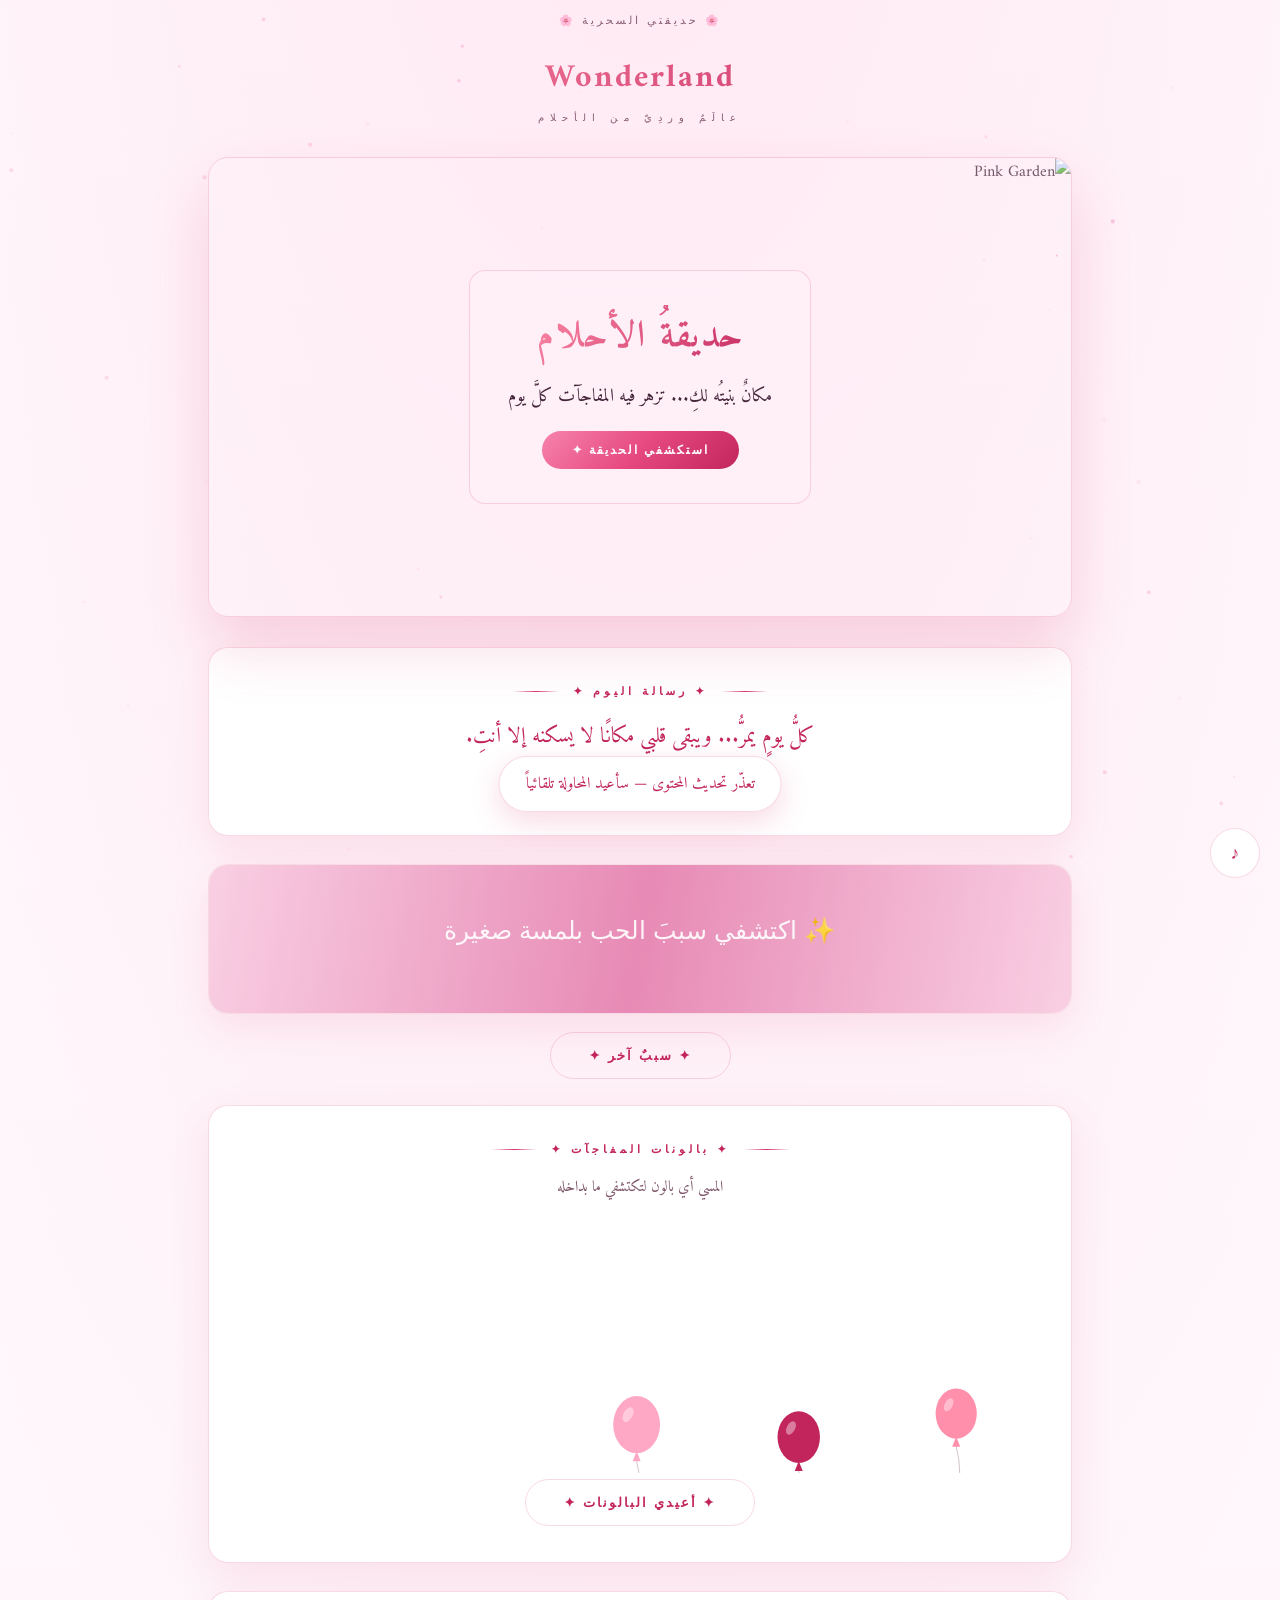
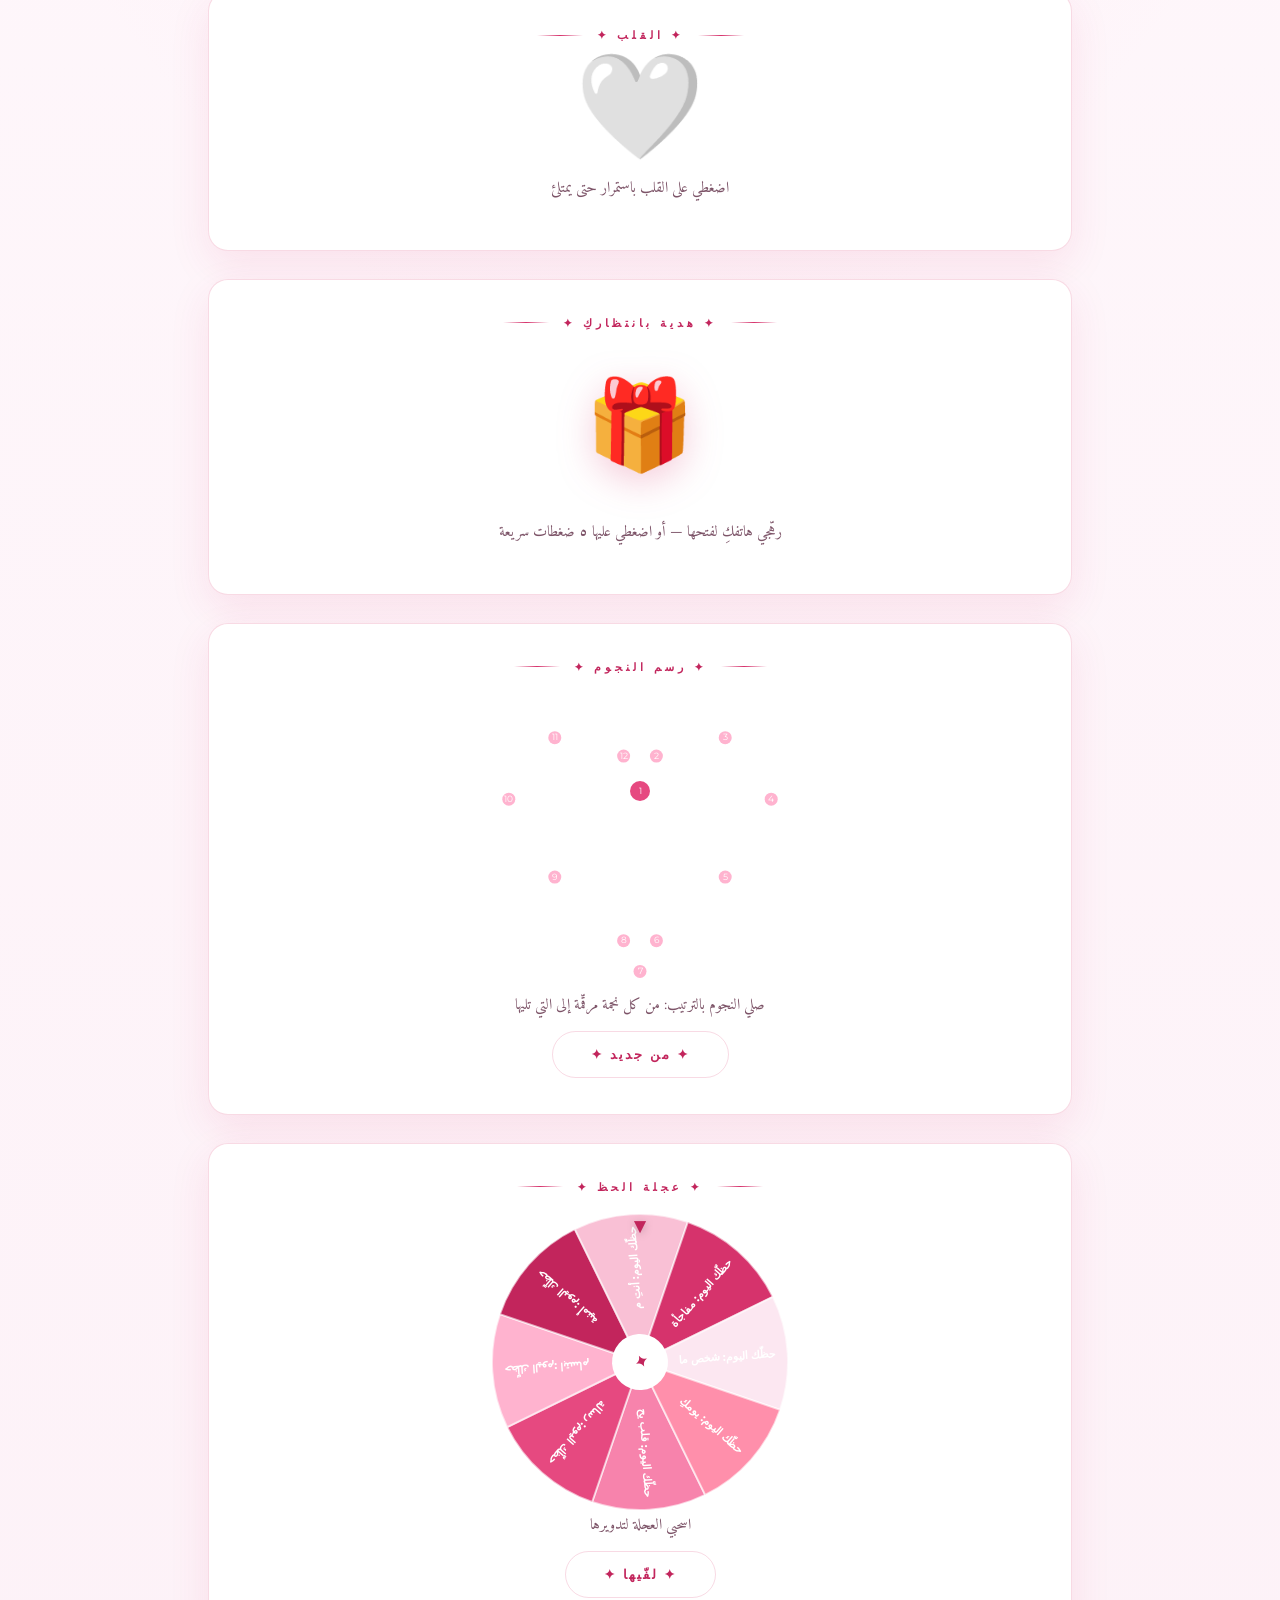
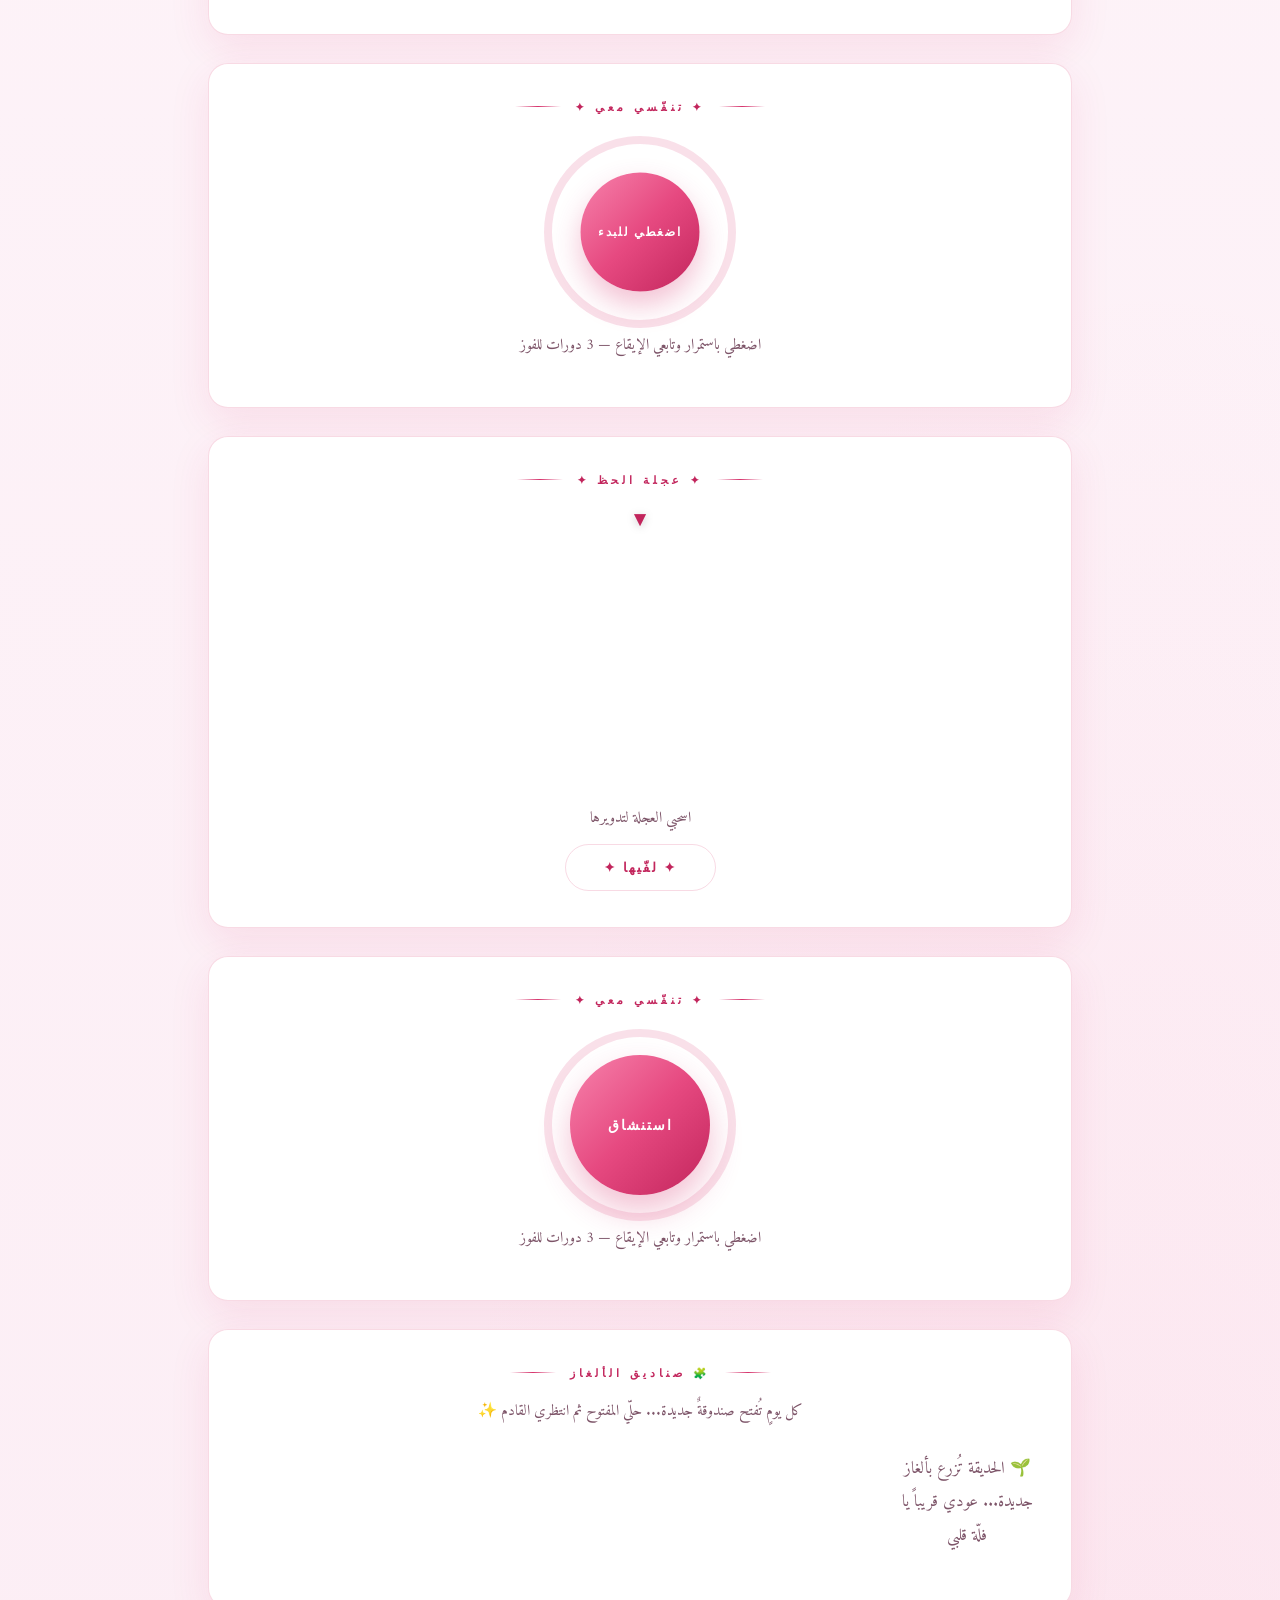
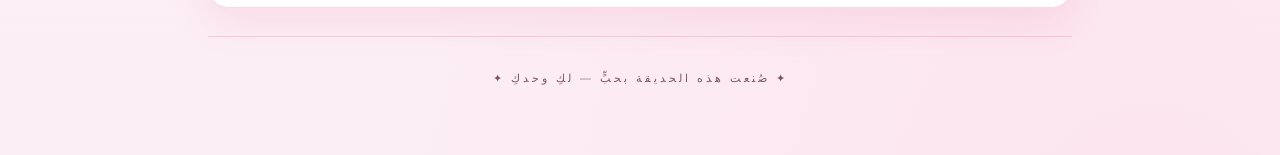
==== index.html @ 05500354 "feat: add Fortune Wheel and Breath Together widgets" ====
<!DOCTYPE html>
<html lang="ar" dir="rtl">
<head>
    <meta charset="UTF-8">
    <meta name="viewport" content="width=device-width, initial-scale=1.0">
    <title>حديقتي السحرية ✦ Wonderland</title>

    <link rel="manifest" href="manifest.webmanifest">
    <meta name="theme-color" content="#ff8fab">
    <meta name="description" content="حديقة سحرية وردية من الأحلام والمفاجآت">
    <meta name="apple-mobile-web-app-capable" content="yes">
    <meta name="apple-mobile-web-app-status-bar-style" content="default">
    <meta name="apple-mobile-web-app-title" content="Wonderland">
    <link rel="icon" type="image/png" sizes="192x192" href="icons/icon-192.png">
    <link rel="apple-touch-icon" href="icons/icon-192.png">

    <link rel="preconnect" href="https://fonts.googleapis.com">
    <link rel="preconnect" href="https://fonts.gstatic.com" crossorigin>
    <link href="https://fonts.googleapis.com/css2?family=Amiri:wght@400;700&family=Aref+Ruqaa:wght@400;700&family=Cinzel:wght@400;600;700&family=Montserrat:wght@300;400;500;600;700&display=swap" rel="stylesheet">

    <link rel="stylesheet" href="styles.css?v=23">
</head>
<body>

    <canvas id="fx-canvas"></canvas>

    <!-- MAIN GARDEN PAGE -->
    <div class="page" id="garden-page">
        <div class="top-banner">🌸 حديقتي السحرية 🌸</div>

        <div class="brand" id="brand-logo">
            <h1>Wonderland</h1>
            <span>عالَمٌ وردِيّ من الأحلام</span>
        </div>

        <section class="hero trigger-poem" data-sec="hero">
            <img class="bg" src="https://images.unsplash.com/photo-1490750967868-88aa4486c946?q=80&w=1600&auto=format&fit=crop" alt="Pink Garden">
            <div class="hero-content">
                <h2>حديقةُ الأحلام</h2>
                <p>مكانٌ بنيتُه لكِ... تزهر فيه المفاجآت كلَّ يوم</p>
                <span class="hero-cta">استكشفي الحديقة ✦</span>
            </div>
        </section>

        <div class="card" data-sec="daily">
            <span class="label">✦ رسالة اليوم ✦</span>
            <p id="daily-text"></p>
            <p id="memory-text"></p>
        </div>

        <div class="card reason-box" data-sec="reason">
            <div style="position:relative;z-index:2;width:100%">
                <span class="reason-hint">✦ سببٌ من قلبي — اكتشفيه بلمسة ✦</span>
                <p id="reason-text" style="margin:0">...</p>
            </div>
            <canvas id="reason-canvas"></canvas>
        </div>
        <div style="text-align:center;margin:-10px 0 26px">
            <button class="btn btn-ghost" id="reason-btn">✦ سببٌ آخر ✦</button>
        </div>

        <div class="card" id="balloons-card">
            <span class="label">✦ بالونات المفاجآت ✦</span>
            <p class="hint-line" style="text-align:center">المسي أي بالون لتكتشفي ما بداخله</p>
            <canvas id="balloon-canvas"></canvas>
            <div style="text-align:center;margin-top:6px">
                <button class="btn btn-ghost" id="balloon-reset">✦ أعيدي البالونات ✦</button>
            </div>
        </div>

        <div class="card" id="heart-card" style="text-align:center">
            <span class="label">✦ القلب ✦</span>
            <div class="heart-wrap" id="heart-wrap">
                <span class="heart-bg">🤍</span>
                <span class="heart-fill" id="heart-fill">❤️</span>
            </div>
            <p class="hint-line">اضغطي على القلب باستمرار حتى يمتلئ</p>
        </div>

        <div class="card" id="gift-card" style="text-align:center">
            <span class="label">✦ هدية بانتظاركِ ✦</span>
            <div class="gift" id="gift">🎁</div>
            <p class="hint-line">رهّجي هاتفكِ لفتحها — أو اضغطي عليها ٥ ضغطات سريعة</p>
        </div>

        <div class="card" id="slide-card" style="text-align:center">
            <span class="label">✦ بازل الصورة ✦</span>
            <div class="slide-board" id="slide-board"></div>
            <p class="hint-line" id="slide-hint" style="margin-top:12px">حركّي المربعات حتى تكتمل الصورة</p>
            <button class="btn btn-ghost" id="slide-reset">✦ خلط من جديد ✦</button>
        </div>

        <div class="card" id="memory-card" style="text-align:center">
            <span class="label">✦ لعبة الذاكرة ✦</span>
            <div class="memory-board" id="memory-board"></div>
            <p class="hint-line" id="memory-hint" style="margin-top:12px">طابقي الصور المتشابهة</p>
            <button class="btn btn-ghost" id="memory-reset">✦ لعبة جديدة ✦</button>
        </div>

        <div class="card" id="stars-card" style="text-align:center">
            <span class="label">✦ رسم النجوم ✦</span>
            <canvas id="stars-canvas" style="width:100%;max-width:340px"></canvas>
            <p class="hint-line">صلي النجوم بالترتيب: من كل نجمة مرقّمة إلى التي تليها</p>
            <button class="btn btn-ghost" id="stars-reset">✦ من جديد ✦</button>
        </div>

        <div class="card" id="candles-card" style="text-align:center">
            <span class="label" id="candles-label">✦ انفخي الشموع ✦</span>
            <div class="cake-stage">
                <div class="candles-row" id="candles-row"></div>
                <div class="cake-emoji">🎂</div>
            </div>
            <p class="hint-line">انفخي في الميكروفون — أو المسِ الشموع بإصبعك</p>
            <button class="mini-btn" id="candles-start">🎤 جاهزة؟ اضغطي ثم انفخي</button>
            <button class="btn btn-ghost" id="candles-relight" style="display:none">✦ أشعليها من جديد ✦</button>
        </div>

        <div class="card" id="wheel-card" style="text-align:center" data-sec="wheel">
            <span class="label">✦ عجلة الحظ ✦</span>
            <div class="wheel-wrap" style="position:relative;width:min(300px,90%);margin:0 auto">
                <div class="wheel-pointer">▼</div>
                <canvas id="wheel-canvas" width="300" height="300" style="width:100%;aspect-ratio:1;display:block;touch-action:none;cursor:grab;border-radius:50%"></canvas>
            </div>
            <p class="hint-line">اسحبي العجلة لتدويرها</p>
            <button class="btn btn-ghost" id="wheel-spin">✦ لفّيها ✦</button>
        </div>

        <div class="card" id="breath-card" style="text-align:center" data-sec="breath">
            <span class="label">✦ تنفّسي معي ✦</span>
            <div class="breath-wrap" id="breath-wrap">
                <svg class="breath-progress" viewBox="0 0 100 100">
                    <circle cx="50" cy="50" r="46" fill="none" stroke="rgba(214,51,108,0.15)" stroke-width="4"/>
                    <circle id="breath-ring" cx="50" cy="50" r="46" fill="none" stroke="#e64980" stroke-width="4" stroke-linecap="round" stroke-dasharray="289" stroke-dashoffset="289" transform="rotate(-90 50 50)"/>
                </svg>
                <div class="breath-circle" id="breath-circle">
                    <span id="breath-text">استنشاق</span>
                </div>
            </div>
            <p class="hint-line">اضغطي باستمرار وتابعي الإيقاع — 3 دورات للفوز</p>
            <p id="breath-counter" style="font-size:0.85rem;color:var(--accent);margin-top:8px"></p>
        </div>

        <div class="card" id="wheel-card" style="text-align:center">
            <span class="label">✦ عجلة الحظ ✦</span>
            <div class="wheel-wrap" style="position:relative;width:min(300px,90%);margin:0 auto">
                <div class="wheel-pointer">▼</div>
                <canvas id="wheel-canvas" width="300" height="300" style="width:100%;aspect-ratio:1;display:block;touch-action:none;cursor:grab"></canvas>
            </div>
            <p class="hint-line">اسحبي العجلة لتدويرها</p>
            <button class="btn btn-ghost" id="wheel-spin">✦ لفّيها ✦</button>
        </div>

        <div class="card" id="breath-card" style="text-align:center">
            <span class="label">✦ تنفّسي معي ✦</span>
            <div class="breath-wrap" id="breath-wrap">
                <svg class="breath-progress" viewBox="0 0 100 100">
                    <circle cx="50" cy="50" r="46" fill="none" stroke="rgba(214,51,108,0.15)" stroke-width="4"/>
                    <circle id="breath-ring" cx="50" cy="50" r="46" fill="none" stroke="#e64980" stroke-width="4" stroke-linecap="round" stroke-dasharray="289" stroke-dashoffset="289" transform="rotate(-90 50 50)"/>
                </svg>
                <div class="breath-circle" id="breath-circle">
                    <span id="breath-text">استنشاق</span>
                </div>
            </div>
            <p class="hint-line">اضغطي باستمرار وتابعي الإيقاع — 3 دورات للفوز</p>
            <p id="breath-counter" style="font-size:0.85rem;color:var(--accent);margin-top:8px"></p>
        </div>

        <div class="card" style="padding-bottom:22px" data-sec="boxes">
            <span class="label">🧩 صناديق الألغاز</span>
            <p style="color:var(--text-sub);font-size:0.95rem;margin-bottom:18px">كل يومٍ تُفتح صندوقةٌ جديدة... حلّي المفتوح ثم انتظري القادم ✨</p>
            <div id="boxes-grid"></div>

            <div id="box-detail" style="display:none">
                <div class="progress" id="box-progress"></div>
                <p id="box-question"></p>
                <div class="answer-row">
                    <input type="text" id="box-answer" placeholder="اكتبي جوابك هنا..." autocomplete="off">
                    <button class="btn" id="box-submit">تحقّقي</button>
                </div>
                <p class="wrong-msg" id="box-wrong" style="display:none">ليس هذا الجواب... فكّري مجددًا ✦</p>

                <div id="reward-view" style="display:none">
                    <div class="reward-badge">✦ إجابةٌ صحيحة! ✦</div>
                    <img id="reward-image" alt="" draggable="false" style="display:none">
                    <p id="reward-text"></p>
                    <p class="next-hint" id="next-hint"></p>
                </div>

                <div class="rec-zone" id="rec-zone" style="display:none">
                    <div class="rec-divider">— ما عرفتي؟ اسأليني —</div>
                    <button class="mini-btn" id="rec-start">🎤 سجّلي رسالة صوتية</button>
                    <div id="rec-active" style="display:none">
                        <div class="rec-row"><span class="rec-dot"></span><span class="rec-timer" id="rec-timer">0:00</span>
                        <button class="mini-btn" id="rec-stop">■ إيقاف</button></div>
                    </div>
                    <div id="rec-review" style="display:none">
                        <audio controls id="rec-player" class="rec-player"></audio>
                        <div class="rec-row">
                            <button class="btn" id="rec-send" style="padding:11px 24px;font-size:0.78rem">✦ إرسالي الصوت</button>
                            <button class="mini-btn" id="rec-redo">↺ من جديد</button>
                        </div>
                    </div>
                    <div class="rec-row" style="margin-top:12px">
                        <button class="mini-btn" id="img-pick-btn">📷 أو أرسلي صورة</button>
                        <input type="file" id="img-input" accept="image/*" style="display:none">
                    </div>
                    <p class="rec-status" id="upload-status"></p>
                </div>
            </div>
        </div>

        <footer class="site-footer">✦ صُنعت هذه الحديقة بحبٍّ — لكِ وحدكِ ✦</footer>
    </div>

    <!-- LOADER -->
    <div id="loader-overlay">
        <div class="loader-emblem"><div class="loader-ring"></div><div class="loader-diamond">🌸</div></div>
        <div class="loader-text">Wonderland</div>
    </div>

    <!-- POEM PAGE -->
    <div id="poem-container">
        <header class="poem-header">
            <button class="rename-btn" id="rename-btn">غيّري الاسم ✎</button>
            <h1>لا أعرف متى حدث ذلك</h1>
            <div class="divider-ornament">✦ ✤ ✦</div>
        </header>

        <div class="typed-letter"><p id="typed-text"></p></div>
        <div id="stanza-list"></div>

        <footer class="poem-footer">
            <p>✦ Pour Toujours <span class="her-name"></span> ✦</p>
            <div class="voice-diamond" id="voice-diamond" style="display:none">🎙️</div>
            <span class="voice-hint" id="voice-hint" style="display:none">اضغطي على الماسة لتسمعي رسالتي</span>
        </footer>

        <div style="text-align:center;margin-top:36px">
            <button class="btn btn-ghost" id="return-btn">العودة إلى الحديقة ✦</button>
        </div>
    </div>

    <!-- RENAME MODAL -->
    <div class="modal-overlay" id="rename-modal">
        <div class="modal-card">
            <h4>اسمُها؟</h4>
            <input type="text" id="rename-input" maxlength="30" autocomplete="off"
                style="width:100%;max-width:280px;padding:13px 18px;border:1px solid var(--border);border-radius:14px;font-family:'Amiri',serif;font-size:1.15rem;text-align:center;color:var(--text-main);outline:none;margin-bottom:8px">
            <button class="modal-close" id="rename-save">حفظ ✦</button>
        </div>
    </div>

    <!-- REVEAL POPUP -->
    <div class="modal-overlay" id="reveal-modal">
        <div class="modal-card">
            <h4 id="reveal-title"></h4>
            <p id="reveal-text"></p>
            <button class="modal-close" data-close="reveal-modal">إغلاق ✦</button>
        </div>
    </div>

    <!-- SECRET LETTER -->
    <div class="modal-overlay" id="letter-modal">
        <div class="modal-card">
            <h4>رسالةٌ سرِّيّة</h4>
            <p id="hidden-letter-text">وجدتِها...

لم أضع هذه الرسالة هنا عبثًا، وضعتها لمن تبحث عن الأسرار كما أبحث أنا عن وجهكِ في كل حشد.

أحبكِ بقدر ما لا تستطيع هذه الشاشة أن تتسع. ✦</p>
            <button class="modal-close" data-close="letter-modal">إغلاق ✦</button>
        </div>
    </div>

    <div id="toast"></div>
    <div id="reward-fullscreen"><img id="reward-fs-img" alt="" draggable="false"></div>
    <button class="music-btn" id="music-btn" title="الموسيقى">♪</button>
    <button id="install-btn">✦ Install App</button>

    <script src="https://cdn.jsdelivr.net/npm/@supabase/supabase-js@2"></script>
    <script src="app.js?v=23" defer></script>
</body>
</html>
---- styles.css ----
:root {
            --primary: #d6336c;
            --accent: #c2255c;
            --grad: linear-gradient(135deg, #f783ac 0%, #e64980 50%, #c2255c 100%);
            --bg-soft: #ffe9f3;
            --card: #ffffff;
            --surface: rgba(255, 255, 255, 0.94);
            --text-main: #44263b;
            --text-sub: #7d5468;
            --border: rgba(214, 51, 108, 0.18);
        }

        * { box-sizing: border-box; margin: 0; padding: 0; -webkit-font-smoothing: antialiased; }
        html { scroll-behavior: smooth; }

        body {
            background:
                radial-gradient(ellipse 80% 50% at 50% -10%, rgba(255,182,213,0.28), transparent),
                radial-gradient(ellipse 60% 40% at 90% 110%, rgba(255,143,177,0.12), transparent),
                linear-gradient(180deg, #fffafd 0%, #fceef5 100%);
            color: var(--text-main);
            font-family: 'Amiri', serif;
            min-height: 100vh;
            overflow-x: hidden;
        }

        #fx-canvas { position: fixed; inset: 0; z-index: 1; pointer-events: none; }

        .page { width: 100%; max-width: 900px; margin: 0 auto; padding: 0 18px 70px; position: relative; z-index: 3; }

        .top-banner {
            text-align: center; font-family: 'Montserrat', sans-serif; font-size: 0.68rem;
            letter-spacing: 3px; color: #8a6076; padding: 13px 0; text-transform: uppercase;
        }

        .brand { text-align: center; cursor: pointer; user-select: none; padding: 10px 0 34px; }
        .brand h1 {
            font-size: 2rem; letter-spacing: 2px; font-weight: 700;
            background: linear-gradient(120deg, #ff8fab, #c2255c, #ff8fab);
            background-size: 200% auto; -webkit-background-clip: text; -webkit-text-fill-color: transparent;
            animation: shimmer 6s linear infinite;
        }
        @keyframes shimmer { to { background-position: 200% center; } }
        .brand span {
            font-family: 'Montserrat', sans-serif; font-size: 0.62rem; letter-spacing: 6px;
            color: #8a6076; display: block; margin-top: 5px; text-transform: uppercase;
        }

        .card {
            background: var(--card); border: 1px solid var(--border); border-radius: 20px;
            box-shadow: 0 14px 40px rgba(214,51,108,0.10);
            padding: 36px 30px; margin-bottom: 28px; text-align: center;
        }

        .label {
            display: flex; align-items: center; justify-content: center; gap: 14px;
            font-family: 'Montserrat', sans-serif; font-weight: 600;
            font-size: 0.68rem; letter-spacing: 4px; color: var(--accent);
            text-transform: uppercase; margin-bottom: 18px;
        }
        .label::before, .label::after {
            content: ''; height: 1px; width: 46px;
            background: linear-gradient(90deg, transparent, var(--primary), transparent);
        }

        .hero {
            border-radius: 20px; overflow: hidden; position: relative; height: 460px;
            margin-bottom: 30px; cursor: pointer; border: 1px solid var(--border);
            display: flex; align-items: center; justify-content: center;
            box-shadow: 0 30px 60px rgba(214,51,108,0.18);
        }
        .hero img.bg { position: absolute; inset: 0; width: 100%; height: 100%; object-fit: cover; opacity: 0.75; }
        .hero-content {
            position: relative; z-index: 2; background: rgba(255,240,248,0.85);
            backdrop-filter: blur(10px); border: 1px solid var(--border);
            border-radius: 16px; padding: 34px 38px; max-width: 82%; text-align: center;
        }
        .hero-content h2 {
            font-size: 2.3rem; letter-spacing: 2px; margin-bottom: 10px;
            background: linear-gradient(120deg, #ff8fab, #c2255c);
            -webkit-background-clip: text; -webkit-text-fill-color: transparent;
        }
        .hero-content p { font-size: 1.15rem; line-height: 2; color: var(--text-main); }
        .hero-cta {
            display: inline-block; margin-top: 16px; background: var(--grad); color: #fff;
            font-family: 'Montserrat', sans-serif; font-weight: 700; font-size: 0.72rem;
            letter-spacing: 2px; padding: 12px 30px; border-radius: 24px;
        }

        #memory-text { margin-top: 12px; font-size: 1rem; color: var(--text-sub); }
        #daily-text { font-size: 1.35rem; line-height: 2; color: var(--accent); min-height: 1em; }

        /* REASONS SCRATCH */
        .reason-box {
            position: relative; overflow: hidden; min-height: 150px;
            display: flex; align-items: center; justify-content: center; padding: 26px 20px;
        }
        .reason-hint {
            display: block; font-family: 'Montserrat', sans-serif; font-weight: 600;
            font-size: 0.62rem; letter-spacing: 3px; color: var(--accent);
            text-transform: uppercase; margin-bottom: 12px;
        }
        #reason-canvas {
            position: absolute; inset: 0; width: 100%; height: 100%;
            touch-action: none; cursor: crosshair; z-index: 5;
        }
        #reason-text { font-size: 1.35rem; line-height: 2; color: var(--accent); margin: 0; }

        #reason-canvas { touch-action: none; }

        /* BUTTONS */
        .btn {
            background: var(--grad); color: #fff; border: none; cursor: pointer;
            padding: 15px 38px; border-radius: 30px; font-family: 'Montserrat', sans-serif;
            font-size: 0.8rem; font-weight: 700; letter-spacing: 2px;
            transition: transform 0.3s ease, box-shadow 0.3s ease;
        }
        .btn:hover { transform: translateY(-2px); box-shadow: 0 12px 26px rgba(214,51,108,0.35); }
        .btn:disabled { opacity: 0.55; cursor: wait; }
        .btn-ghost {
            background: transparent; color: var(--accent); border: 1px solid var(--border);
        }

        /* PUZZLE BOXES */
        #boxes-grid {
            display: grid; grid-template-columns: repeat(auto-fill, minmax(140px, 1fr));
            gap: 16px; margin-bottom: 22px;
        }
        .box {
            background: linear-gradient(160deg, #fff 60%, #fff0f7);
            border: 1px solid var(--border); border-radius: 18px;
            padding: 26px 12px; text-align: center; cursor: pointer; user-select: none;
            transition: all 0.35s cubic-bezier(0.16,1,0.3,1);
            box-shadow: 0 8px 22px rgba(214,51,108,0.08);
        }
        .box:hover { transform: translateY(-6px) scale(1.02); box-shadow: 0 16px 36px rgba(214,51,108,0.2); }
        .box .emoji { font-size: 2.5rem; display: block; margin-bottom: 12px; filter: drop-shadow(0 4px 8px rgba(214,51,108,0.25)); }
        .box .num { font-family: 'Montserrat', sans-serif; font-weight: 700; font-size: 0.95rem; color: var(--accent); }
        .box .sub { font-family: 'Montserrat', sans-serif; font-size: 0.68rem; color: var(--text-sub); margin-top: 6px; letter-spacing: 1px; }
        .box.solved { opacity: 0.75; }
        .box.locked { filter: grayscale(0.4); opacity: 0.85; cursor: not-allowed; }
        .box.open-now { border-color: var(--primary); animation: glowpulse 2.2s ease-in-out infinite alternate; }
        .box.selected { border-color: var(--primary); transform: translateY(-4px); box-shadow: 0 14px 32px rgba(214,51,108,0.28); }
        @keyframes glowpulse {
            from { box-shadow: 0 8px 22px rgba(214,51,108,0.10); }
            to   { box-shadow: 0 10px 30px rgba(214,51,108,0.35); }
        }

        #box-detail { text-align: center; }
        #box-detail .progress { font-family: 'Montserrat', sans-serif; font-size: 0.72rem;
            font-weight: 600; letter-spacing: 2px; color: var(--accent); margin-bottom: 14px; text-transform: uppercase; }
        #box-question { font-size: 1.45rem; line-height: 2; margin-bottom: 22px; color: var(--text-main); }
        .answer-row { display: flex; gap: 10px; justify-content: center; flex-wrap: wrap; }
        #box-answer {
            flex: 1; min-width: 200px; max-width: 340px;
            background: #fffbfd; border: 1px solid var(--border); border-radius: 30px;
            padding: 14px 22px; font-family: 'Amiri', serif; font-size: 1.1rem;
            color: var(--text-main); outline: none;
        }
        #box-answer:focus { border-color: var(--primary); }
        .wrong-msg { margin-top: 16px; color: #e03131; font-size: 1rem; }

        #reward-view { text-align: center; }
        .reward-badge {
            font-family: 'Aref Ruqaa', serif; font-size: 1.6rem; margin-bottom: 18px;
            background: var(--grad); -webkit-background-clip: text; -webkit-text-fill-color: transparent;
        }
        #reward-image {
            max-width: min(320px, 90%); border-radius: 14px; margin: 0 auto 18px;
            display: block; border: 1px solid var(--border);
            pointer-events: none; -webkit-user-select: none; user-select: none;
            -webkit-user-drag: none; -webkit-touch-callout: none;
        }
        #reward-text { font-size: 1.35rem; line-height: 2.1; color: var(--accent); white-space: pre-line; }
        .next-hint { margin-top: 16px; color: var(--text-sub); font-size: 0.95rem; }

        #reward-fullscreen {
            position: fixed; inset: 0; z-index: 1500;
            background: rgba(255,240,248,0.94);
            backdrop-filter: blur(12px); -webkit-backdrop-filter: blur(12px);
            display: none; align-items: center; justify-content: center;
            opacity: 0; transition: opacity 0.6s ease; pointer-events: none;
        }
        #reward-fullscreen.active { display: flex; }
        #reward-fullscreen.show { opacity: 1; }
        #reward-fullscreen img {
            max-width: 94vw; max-height: 86vh; border-radius: 18px;
            border: 1px solid var(--border);
            box-shadow: 0 30px 90px rgba(214,51,108,0.4);
            pointer-events: none; -webkit-user-select: none; user-select: none;
            -webkit-user-drag: none; -webkit-touch-callout: none;
        }

        .empty-note { color: var(--text-sub); font-size: 1.05rem; line-height: 2; padding: 10px 0; }

        /* RECORDER */
        .rec-zone { margin-top: 22px; padding-top: 20px; border-top: 1px dashed var(--border); }
        .rec-divider { color: var(--text-sub); font-size: 0.85rem; letter-spacing: 3px; margin-bottom: 16px; }
        .rec-timer { font-family: 'Montserrat', sans-serif; font-size: 1.25rem; color: var(--accent); min-width: 54px; }
        .rec-dot { width: 13px; height: 13px; border-radius: 50%; background: #e03131; display: inline-block; animation: blink 1s steps(1) infinite; }
        @keyframes blink { 50% { opacity: 0.15; } }
        .rec-row { display: flex; align-items: center; justify-content: center; gap: 14px; flex-wrap: wrap; }
        .mini-btn {
            background: #fff; border: 1px solid var(--border); color: var(--accent);
            padding: 10px 20px; border-radius: 20px; cursor: pointer; font-size: 0.88rem; font-family: 'Amiri', serif;
        }
        .mini-btn:hover { background: #fff0f6; }
        .rec-player { width: min(320px, 100%); height: 40px; margin: 12px auto 4px; display: block; }
        .rec-status { font-size: 0.92rem; color: var(--primary); margin-top: 10px; min-height: 1.3em; }

        footer.site-footer {
            text-align: center; padding: 34px 0 0; color: var(--text-sub);
            font-family: 'Montserrat', sans-serif; letter-spacing: 3px; font-size: 0.7rem; text-transform: uppercase;
            border-top: 1px solid var(--border);
        }

        /* LOADER */
        #loader-overlay {
            position: fixed; inset: 0; background: var(--bg-soft); z-index: 999;
            display: flex; flex-direction: column; justify-content: center; align-items: center;
            opacity: 0; pointer-events: none; transition: opacity 0.7s ease;
        }
        #loader-overlay.active { opacity: 1; pointer-events: all; }
        .loader-emblem { position: relative; width: 90px; height: 90px; margin-bottom: 28px;
            display: flex; align-items: center; justify-content: center; }
        .loader-ring { position: absolute; inset: 0; border-radius: 50%;
            border: 2px solid rgba(214,51,108,0.15); border-top-color: var(--primary);
            animation: spin 1.3s cubic-bezier(0.68,-0.55,0.27,1.55) infinite; }
        .loader-diamond { font-size: 1.7rem; animation: pulse 1.4s ease-in-out infinite alternate; }
        @keyframes spin { to { transform: rotate(360deg); } }
        @keyframes pulse { from { opacity: 0.45; transform: scale(0.92); } to { opacity: 1; transform: scale(1.1); } }
        .loader-text { font-family: 'Montserrat', sans-serif; letter-spacing: 5px; color: var(--accent);
            font-size: 0.95rem; margin-bottom: 6px; text-transform: uppercase; }

        /* POEM PAGE */
        #poem-container {
            display: none; max-width: 760px; margin: 0 auto; width: 100%;
            padding: 60px 20px 90px; opacity: 0; transition: opacity 1.6s ease;
            position: relative; z-index: 3;
        }
        #poem-container.visible { opacity: 1; }
        header.poem-header { text-align: center; margin-bottom: 50px; position: relative; }
        header.poem-header h1 {
            font-family: 'Aref Ruqaa', serif; font-size: 3rem; font-weight: 400; margin-bottom: 16px;
            background: var(--grad); -webkit-background-clip: text; -webkit-text-fill-color: transparent;
        }
        .divider-ornament {
            display: flex; align-items: center; justify-content: center; gap: 16px;
            color: var(--primary); opacity: 0.65; font-size: 0.85rem; margin-top: 4px;
        }
        .divider-ornament::before, .divider-ornament::after {
            content: ''; height: 1px; width: 90px;
            background: linear-gradient(90deg, transparent, var(--primary), transparent);
        }
        .rename-btn {
            background: transparent; border: 1px solid var(--border); color: var(--text-sub);
            font-family: 'Montserrat', sans-serif; font-size: 0.62rem; letter-spacing: 2px;
            padding: 7px 16px; border-radius: 20px; cursor: pointer; margin-bottom: 12px;
        }
        .typed-letter { background: var(--card); border: 1px solid var(--border); border-radius: 16px;
            padding: 34px 30px; margin-bottom: 44px; min-height: 100px; }
        #typed-text { font-size: 1.25rem; line-height: 2.2; color: var(--accent); white-space: pre-line; }
        #typed-text::after { content: '▎'; animation: caret 0.9s steps(1) infinite; }
        #typed-text.done::after { content: ''; }
        @keyframes caret { 50% { opacity: 0; } }

        .stanza {
            background: var(--surface); border: 1px solid var(--border); border-radius: 18px;
            padding: 44px 34px; margin-bottom: 38px; text-align: center; font-size: 1.35rem;
            line-height: 2.4; box-shadow: 0 20px 50px rgba(214,51,108,0.12);
            transition: border-color 0.4s ease, box-shadow 0.4s ease;
            opacity: 0; transform: translateY(24px);
        }
        .stanza:hover { border-color: rgba(214,51,108,0.4); box-shadow: 0 24px 56px rgba(214,51,108,0.18); }
        .stanza.revealed { opacity: 1; transform: none;
            transition: opacity 1s ease, transform 1s cubic-bezier(0.16,1,0.3,1); }
        .verse-line { display: block; margin-bottom: 4px; }
        .highlight { color: var(--primary); font-weight: 700; }
        .name-reveal {
            font-family: 'Aref Ruqaa', serif; font-size: 2.2rem;
            background: var(--grad); -webkit-background-clip: text; -webkit-text-fill-color: transparent;
            display: inline-block; margin-top: 16px;
        }
        footer.poem-footer { text-align: center; margin-top: 50px; color: var(--text-sub);
            font-family: 'Montserrat', sans-serif; letter-spacing: 3px; font-size: 0.8rem; text-transform: uppercase; }
        footer.poem-footer .her-name { color: var(--accent); font-family: 'Aref Ruqaa', serif;
            font-size: 1.3rem; text-transform: none; letter-spacing: 0; }
        .voice-diamond {
            width: 56px; height: 56px; margin: 22px auto 0; border-radius: 50%;
            border: 1px solid var(--border); background: #fff; font-size: 1.25rem;
            display: flex; align-items: center; justify-content: center; cursor: pointer;
            animation: pulse 2.2s ease-in-out infinite alternate;
        }
        .voice-hint { display: block; font-family: 'Amiri', serif; font-size: 0.95rem; color: var(--text-sub); margin-top: 8px; }

        /* MODALS / TOAST / FLOATERS */
        .modal-overlay { position: fixed; inset: 0; z-index: 1200; background: rgba(255,214,232,0.75);
            backdrop-filter: blur(8px); display: none; align-items: center; justify-content: center; padding: 20px; }
        .modal-overlay.open { display: flex; }
        .modal-card { max-width: 580px; width: 100%; max-height: 82vh; overflow-y: auto;
            background: #fff; border: 1px solid var(--border); border-radius: 18px; padding: 42px 36px;
            text-align: center; direction: rtl; }
        .modal-card h4 { font-family: 'Aref Ruqaa', serif; font-size: 1.7rem; color: var(--accent); margin-bottom: 20px; }
        .modal-card p { font-size: 1.2rem; line-height: 2.1; white-space: pre-line; }
        .modal-close { margin-top: 26px; background: transparent; border: 1px solid var(--border);
            color: var(--accent); font-family: 'Montserrat', sans-serif; font-weight: 600; font-size: 0.72rem;
            letter-spacing: 2px; padding: 11px 30px; border-radius: 24px; cursor: pointer; }

        #toast {
            position: fixed; bottom: 88px; left: 50%; transform: translateX(-50%) translateY(16px);
            background: #fff; border: 1px solid var(--border); color: var(--accent);
            padding: 13px 26px; border-radius: 30px; z-index: 1300; font-size: 1rem;
            opacity: 0; pointer-events: none; transition: all 0.35s ease; box-shadow: 0 10px 30px rgba(214,51,108,0.18);
        }
        #toast.show { opacity: 1; transform: translateX(-50%) translateY(0); }

        .music-btn {
            position: fixed; bottom: 22px; right: 20px; z-index: 1100; width: 50px; height: 50px;
            border-radius: 50%; border: 1px solid var(--border); background: #fff; color: var(--accent);
            font-size: 1.1rem; cursor: pointer;
        }
        .music-btn.playing { animation: pulse 1.5s ease-in-out infinite alternate; }

        #install-btn {
            display: none; position: fixed; bottom: 22px; left: 50%; transform: translateX(-50%);
            z-index: 1000; background: var(--grad); color: #fff; border: none; padding: 13px 30px;
            font-family: 'Montserrat', sans-serif; font-weight: 700; font-size: 0.75rem; letter-spacing: 2px;
            border-radius: 30px; cursor: pointer;
        }

        @media (max-width: 600px) {
            .hero-content h2 { font-size: 1.35rem; }
            #box-question { font-size: 1.2rem; }
            header.poem-header h1 { font-size: 2.2rem; }
            .stanza { font-size: 1.15rem; padding: 28px 20px; }
        }

        .hint-line { color: var(--text-sub); font-size: 0.95rem; margin-bottom: 12px; }

        #balloon-canvas { width: 100%; height: 260px; display: block; touch-action: none; }

        .heart-wrap { position: relative; display: inline-block; font-size: 6.5rem; line-height: 1.1;
            cursor: pointer; user-select: none; -webkit-user-select: none; touch-action: none; }
        .heart-fill { position: absolute; inset: 0; clip-path: inset(0 100% 0 0); }

        .gift { font-size: 5.5rem; cursor: pointer; user-select: none; -webkit-user-select: none;
            display: inline-block; padding: 8px 14px; filter: drop-shadow(0 10px 18px rgba(214,51,108,0.25)); }
        .gift.shaking { animation: giftshake 0.25s ease infinite; }
        @keyframes giftshake { 25% { transform: rotate(-6deg); } 75% { transform: rotate(6deg); } }
        .gift.opened { animation: giftjump 0.8s ease forwards; }
        @keyframes giftjump { 30% { transform: translateY(-34px) rotate(-12deg) scale(1.25); } 60% { transform: translateY(0) scale(1.12); } 100% { transform: scale(1); } }

        .slide-board { width: min(320px, 92%); aspect-ratio: 1; margin: 0 auto; display: grid;
            grid-template-columns: repeat(3, 1fr); gap: 4px; background: #ffeef6;
            border: 1px solid var(--border); border-radius: 12px; padding: 4px; }
        .slide-tile { border-radius: 8px; cursor: pointer; background-size: 300% 300%; transition: transform 0.15s ease; }
        .slide-tile:hover { transform: scale(0.97); }

        .memory-board { display: grid; grid-template-columns: repeat(4, 1fr); gap: 8px;
            max-width: 340px; margin: 0 auto; }
        .mem-card { position: relative; aspect-ratio: 3/4; cursor: pointer; }
        .mem-inner { position: absolute; inset: 0; transform-style: preserve-3d; transition: transform 0.5s; }
        .mem-card.flipped .mem-inner { transform: rotateY(180deg); }
        .mem-face { position: absolute; inset: 0; backface-visibility: hidden; -webkit-backface-visibility: hidden;
            border-radius: 10px; display: flex; align-items: center; justify-content: center;
            box-shadow: 0 4px 12px rgba(214,51,108,0.12); }
        .mem-front { background: linear-gradient(160deg, #f8bbd0, #ec407a); font-size: 1.5rem; color: #fff; }
        .mem-back { transform: rotateY(180deg); background-size: cover; background-position: center;
            border: 1px solid var(--border); }

        #stars-canvas { height: 300px; display: block; margin: 0 auto; touch-action: none; }

        .cake-stage { display: flex; flex-direction: column; align-items: center; padding: 8px 0 4px; }
        .candles-row { display: flex; justify-content: center; gap: 18px; margin-bottom: 2px; }
        .candle { width: 11px; height: 36px; background: linear-gradient(#fff, #ffd8e4);
            border: 1px solid #f3d3e1; border-radius: 3px; position: relative; cursor: pointer; }
        .flame { position: absolute; top: -19px; left: 50%; transform: translateX(-50%);
            width: 13px; height: 20px; background: radial-gradient(#fff3bf 20%, #ff922b 80%);
            border-radius: 50% 50% 50% 50% / 62% 62% 38% 38%;
            animation: flicker 0.3s ease-in-out infinite alternate;
            transition: opacity 0.4s ease; }
        .candle.out .flame { opacity: 0; animation: none; }
        @keyframes flicker { from { transform: translateX(-50%) scale(1); } to { transform: translateX(-50%) scale(1.18) rotate(4deg); } }
        .cake-emoji { font-size: 4.6rem; line-height: 1; }

        .wheel-pointer { position:absolute; top:-2px; left:50%; transform:translateX(-50%); font-size:1.3rem; color:var(--accent); z-index:2; filter:drop-shadow(0 2px 4px rgba(0,0,0,0.2)); }
        .breath-wrap { position:relative; width:min(200px,70%); aspect-ratio:1; margin:12px auto 0; display:flex; align-items:center; justify-content:center; cursor:pointer; user-select:none; touch-action:none; }
        .breath-progress { position:absolute; inset:0; width:100%; height:100%; transform:rotate(-90deg); }
        .breath-circle { width:70%; aspect-ratio:1; border-radius:50%; background:var(--grad); display:flex; align-items:center; justify-content:center; color:#fff; font-weight:700; font-family:'Montserrat',sans-serif; letter-spacing:2px; font-size:0.85rem; text-transform:uppercase; transition:transform 0.3s ease; box-shadow:0 16px 32px rgba(214,51,108,0.3); }

        .wheel-pointer { position:absolute; top:-2px; left:50%; transform:translateX(-50%); font-size:1.3rem; color:var(--accent); z-index:2; filter:drop-shadow(0 2px 4px rgba(0,0,0,0.2)); }
        .breath-wrap { position:relative; width:min(200px,70%); aspect-ratio:1; margin:12px auto 0; display:flex; align-items:center; justify-content:center; cursor:pointer; user-select:none; touch-action:none; }
        .breath-progress { position:absolute; inset:0; width:100%; height:100%; transform:rotate(-90deg); }
        .breath-circle { width:70%; aspect-ratio:1; border-radius:50%; background:var(--grad); display:flex; align-items:center; justify-content:center; color:#fff; font-weight:700; font-family:'Montserrat',sans-serif; letter-spacing:2px; font-size:0.85rem; text-transform:uppercase; transition:transform 0.3s ease; box-shadow:0 16px 32px rgba(214,51,108,0.3); }
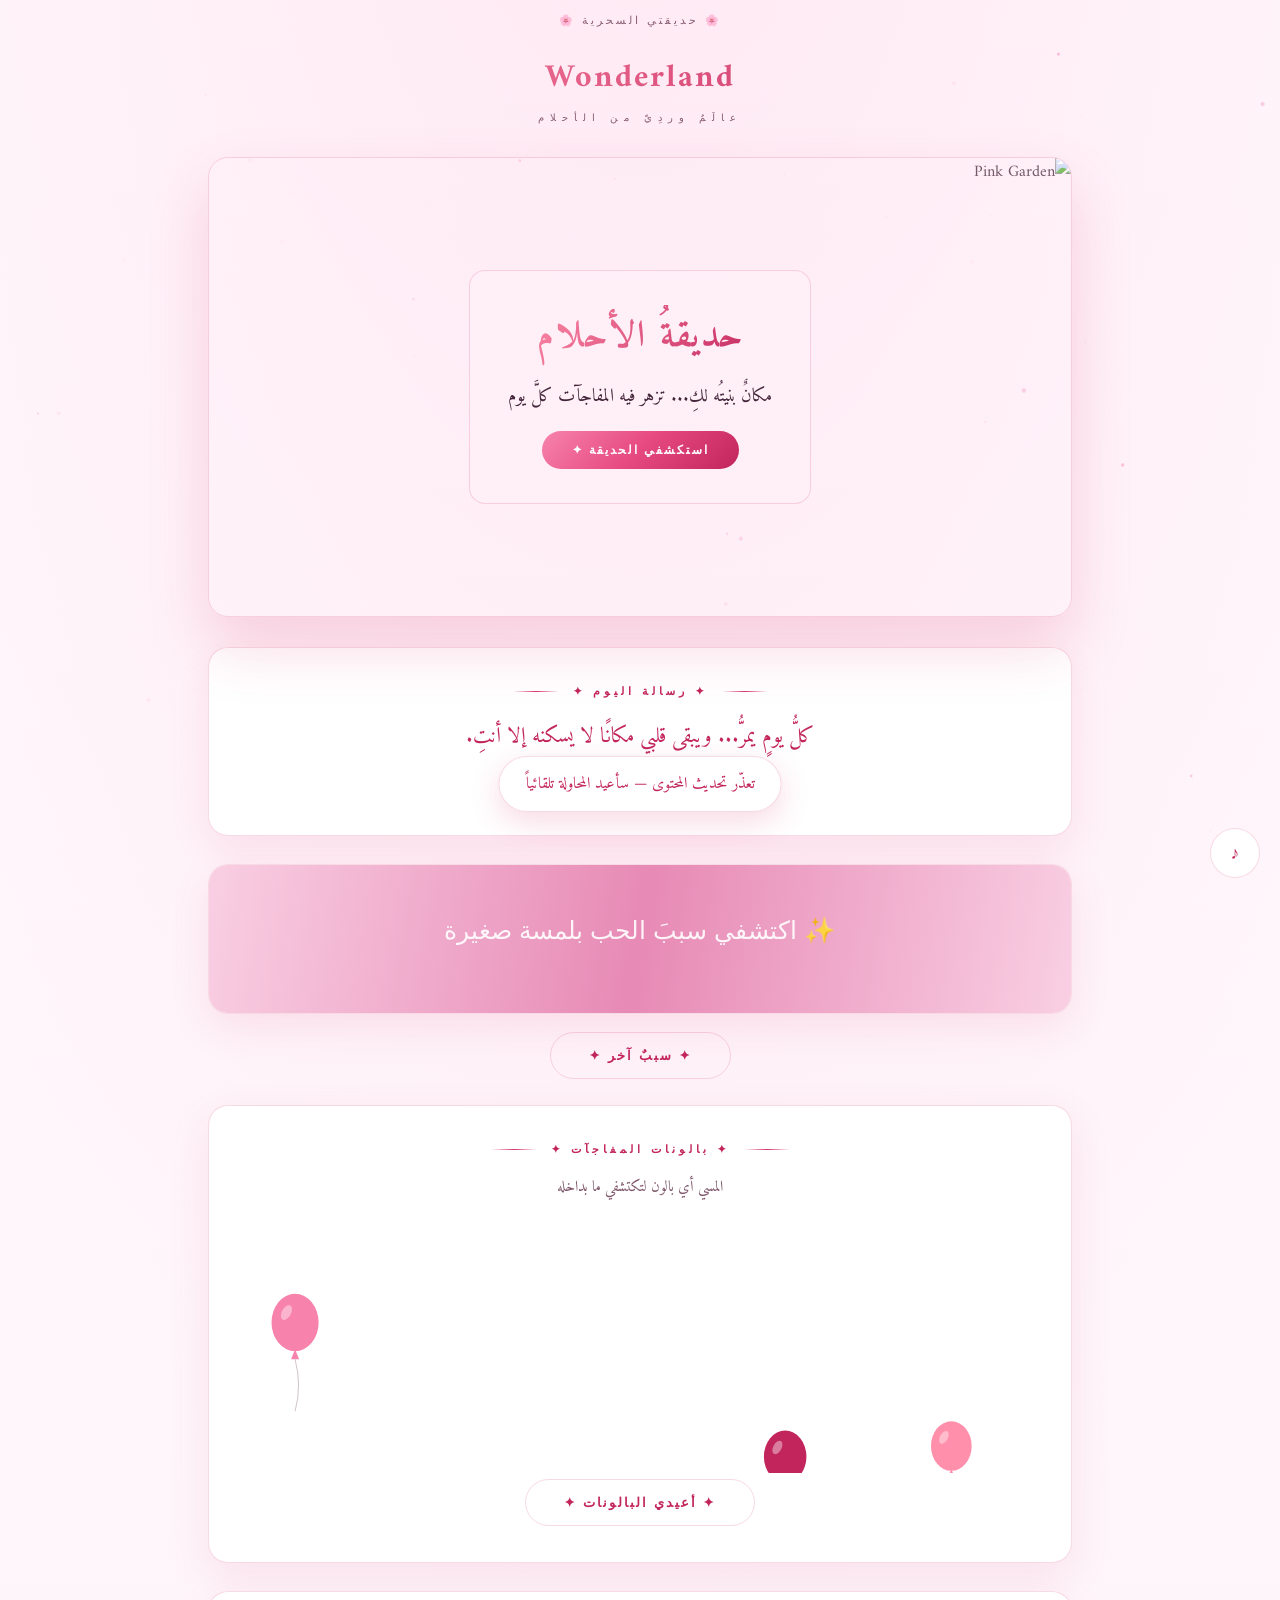
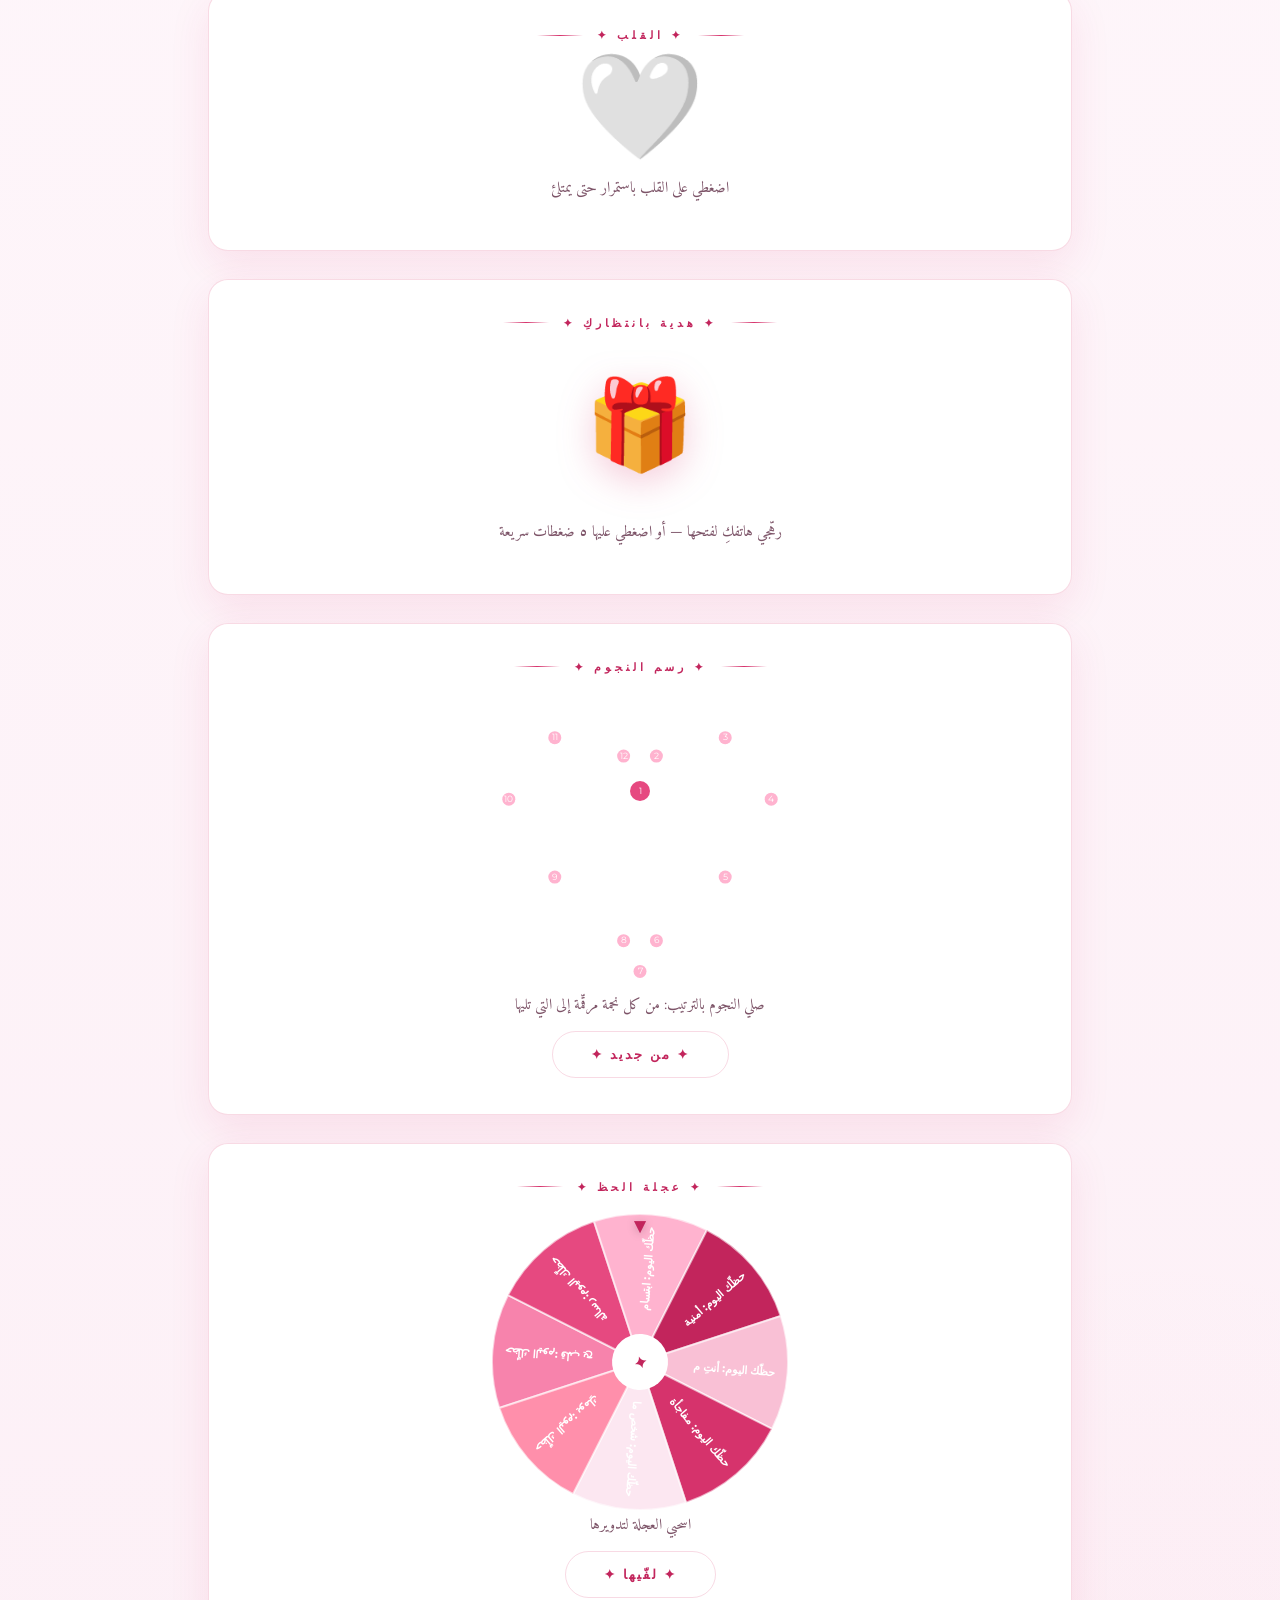
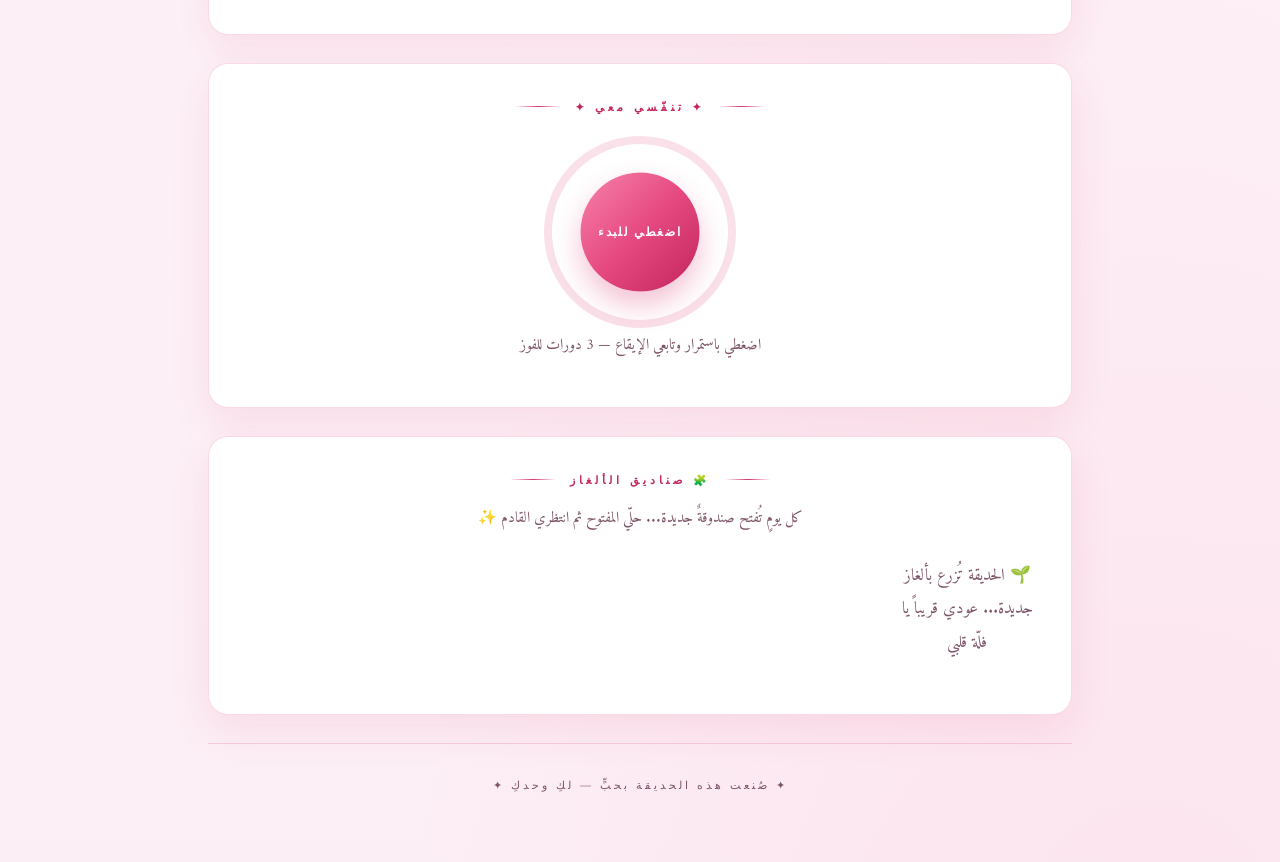
==== commit 6e46f72e: "fix: remove duplicate wheel and breath cards and styles" ====
--- a/index.html
+++ b/index.html
@@ -18,7 +18,7 @@
     <link rel="preconnect" href="https://fonts.gstatic.com" crossorigin>
     <link href="https://fonts.googleapis.com/css2?family=Amiri:wght@400;700&family=Aref+Ruqaa:wght@400;700&family=Cinzel:wght@400;600;700&family=Montserrat:wght@300;400;500;600;700&display=swap" rel="stylesheet">
 
-    <link rel="stylesheet" href="styles.css?v=23">
+    <link rel="stylesheet" href="styles.css?v=24">
 </head>
 <body>
 
@@ -126,31 +126,6 @@
         </div>
 
         <div class="card" id="breath-card" style="text-align:center" data-sec="breath">
-            <span class="label">✦ تنفّسي معي ✦</span>
-            <div class="breath-wrap" id="breath-wrap">
-                <svg class="breath-progress" viewBox="0 0 100 100">
-                    <circle cx="50" cy="50" r="46" fill="none" stroke="rgba(214,51,108,0.15)" stroke-width="4"/>
-                    <circle id="breath-ring" cx="50" cy="50" r="46" fill="none" stroke="#e64980" stroke-width="4" stroke-linecap="round" stroke-dasharray="289" stroke-dashoffset="289" transform="rotate(-90 50 50)"/>
-                </svg>
-                <div class="breath-circle" id="breath-circle">
-                    <span id="breath-text">استنشاق</span>
-                </div>
-            </div>
-            <p class="hint-line">اضغطي باستمرار وتابعي الإيقاع — 3 دورات للفوز</p>
-            <p id="breath-counter" style="font-size:0.85rem;color:var(--accent);margin-top:8px"></p>
-        </div>
-
-        <div class="card" id="wheel-card" style="text-align:center">
-            <span class="label">✦ عجلة الحظ ✦</span>
-            <div class="wheel-wrap" style="position:relative;width:min(300px,90%);margin:0 auto">
-                <div class="wheel-pointer">▼</div>
-                <canvas id="wheel-canvas" width="300" height="300" style="width:100%;aspect-ratio:1;display:block;touch-action:none;cursor:grab"></canvas>
-            </div>
-            <p class="hint-line">اسحبي العجلة لتدويرها</p>
-            <button class="btn btn-ghost" id="wheel-spin">✦ لفّيها ✦</button>
-        </div>
-
-        <div class="card" id="breath-card" style="text-align:center">
             <span class="label">✦ تنفّسي معي ✦</span>
             <div class="breath-wrap" id="breath-wrap">
                 <svg class="breath-progress" viewBox="0 0 100 100">
@@ -278,6 +253,6 @@
     <button id="install-btn">✦ Install App</button>
 
     <script src="https://cdn.jsdelivr.net/npm/@supabase/supabase-js@2"></script>
-    <script src="app.js?v=23" defer></script>
+    <script src="app.js?v=24" defer></script>
 </body>
 </html>
--- a/styles.css
+++ b/styles.css
@@ -387,8 +387,3 @@
         .breath-wrap { position:relative; width:min(200px,70%); aspect-ratio:1; margin:12px auto 0; display:flex; align-items:center; justify-content:center; cursor:pointer; user-select:none; touch-action:none; }
         .breath-progress { position:absolute; inset:0; width:100%; height:100%; transform:rotate(-90deg); }
         .breath-circle { width:70%; aspect-ratio:1; border-radius:50%; background:var(--grad); display:flex; align-items:center; justify-content:center; color:#fff; font-weight:700; font-family:'Montserrat',sans-serif; letter-spacing:2px; font-size:0.85rem; text-transform:uppercase; transition:transform 0.3s ease; box-shadow:0 16px 32px rgba(214,51,108,0.3); }
-
-        .wheel-pointer { position:absolute; top:-2px; left:50%; transform:translateX(-50%); font-size:1.3rem; color:var(--accent); z-index:2; filter:drop-shadow(0 2px 4px rgba(0,0,0,0.2)); }
-        .breath-wrap { position:relative; width:min(200px,70%); aspect-ratio:1; margin:12px auto 0; display:flex; align-items:center; justify-content:center; cursor:pointer; user-select:none; touch-action:none; }
-        .breath-progress { position:absolute; inset:0; width:100%; height:100%; transform:rotate(-90deg); }
-        .breath-circle { width:70%; aspect-ratio:1; border-radius:50%; background:var(--grad); display:flex; align-items:center; justify-content:center; color:#fff; font-weight:700; font-family:'Montserrat',sans-serif; letter-spacing:2px; font-size:0.85rem; text-transform:uppercase; transition:transform 0.3s ease; box-shadow:0 16px 32px rgba(214,51,108,0.3); }
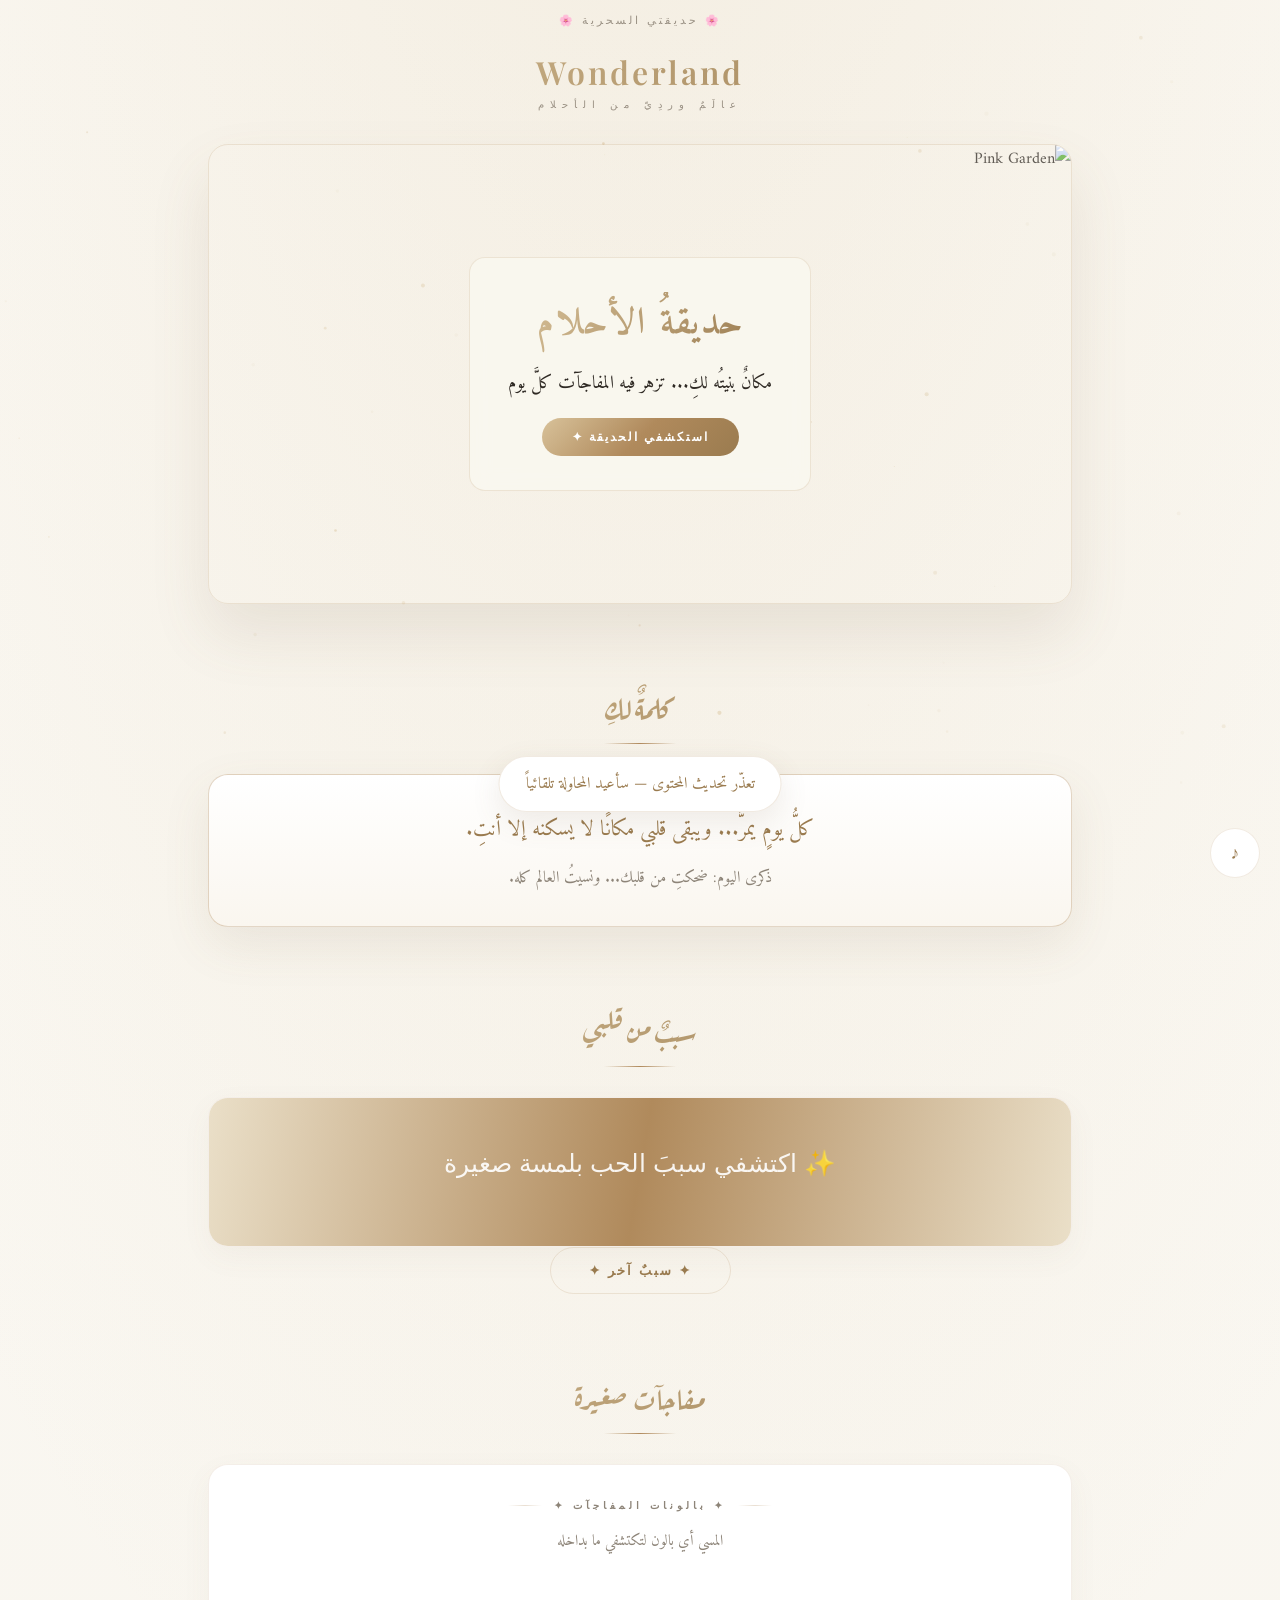
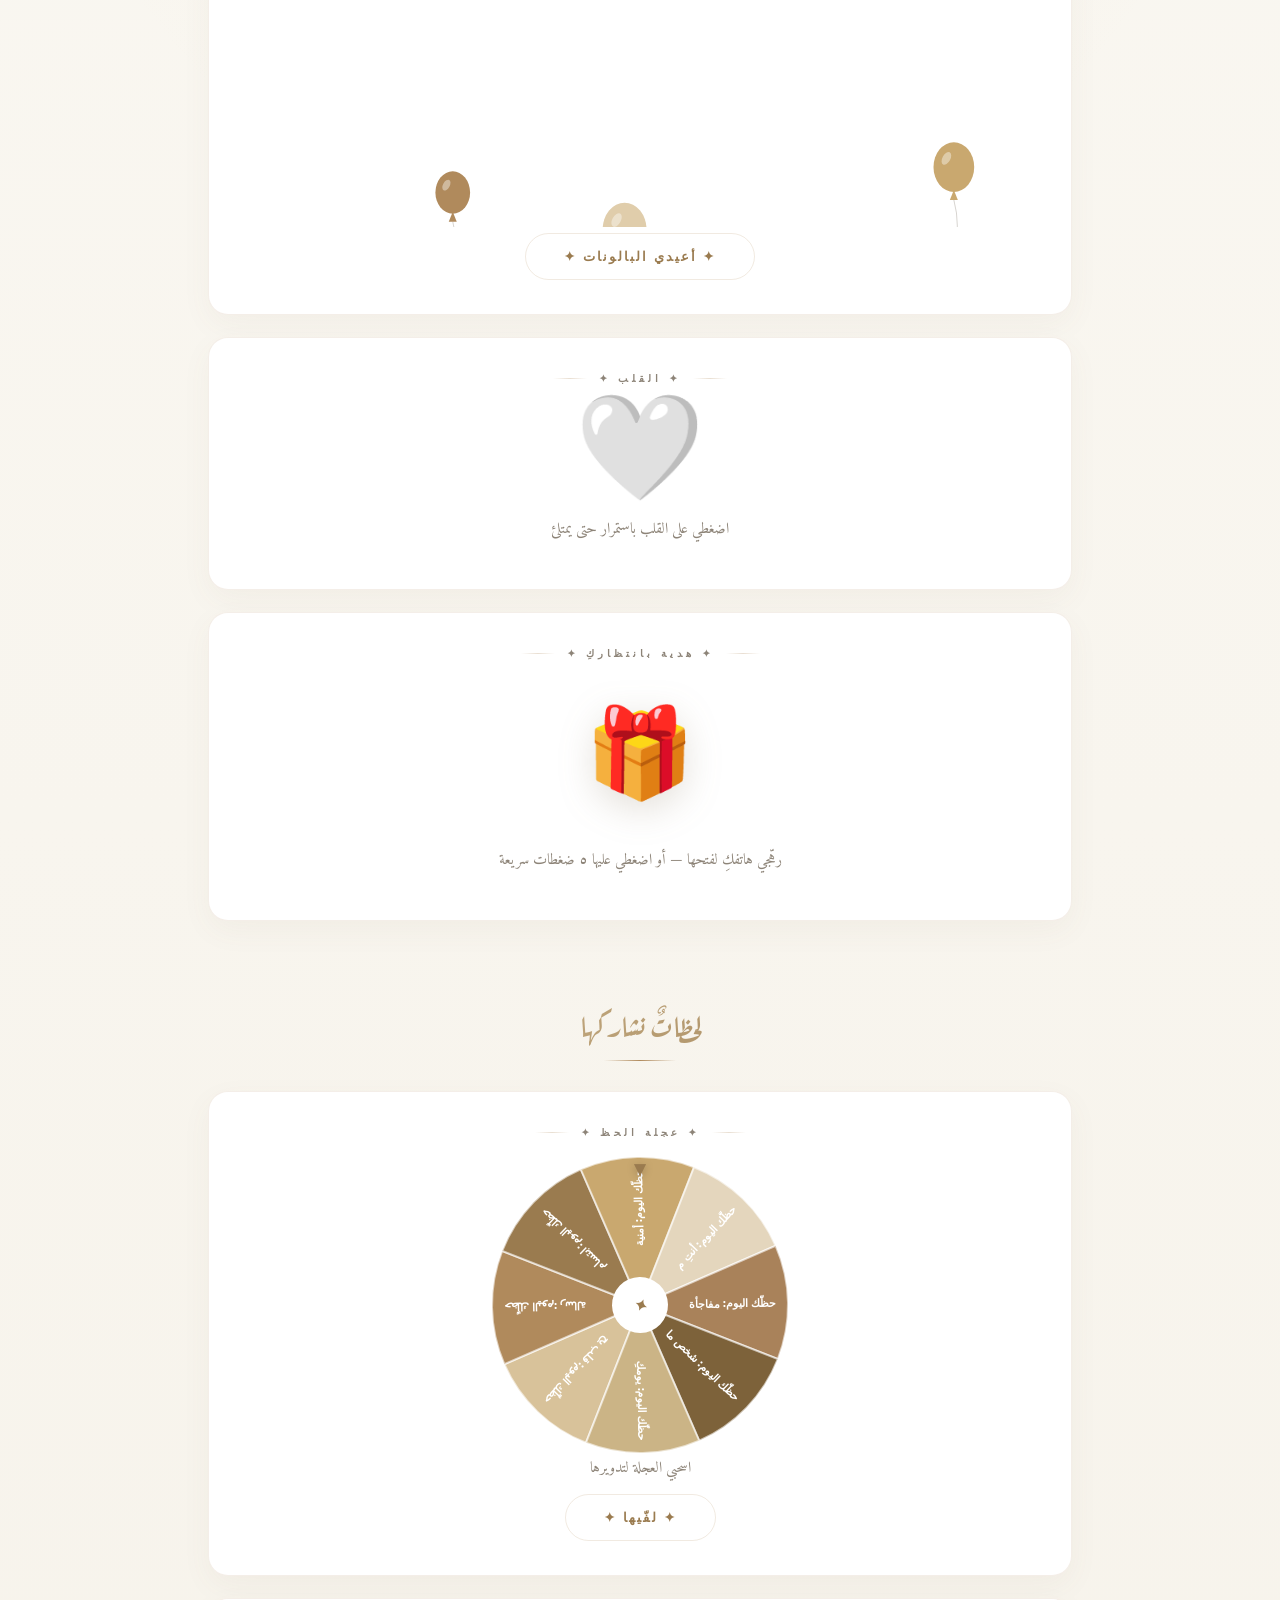
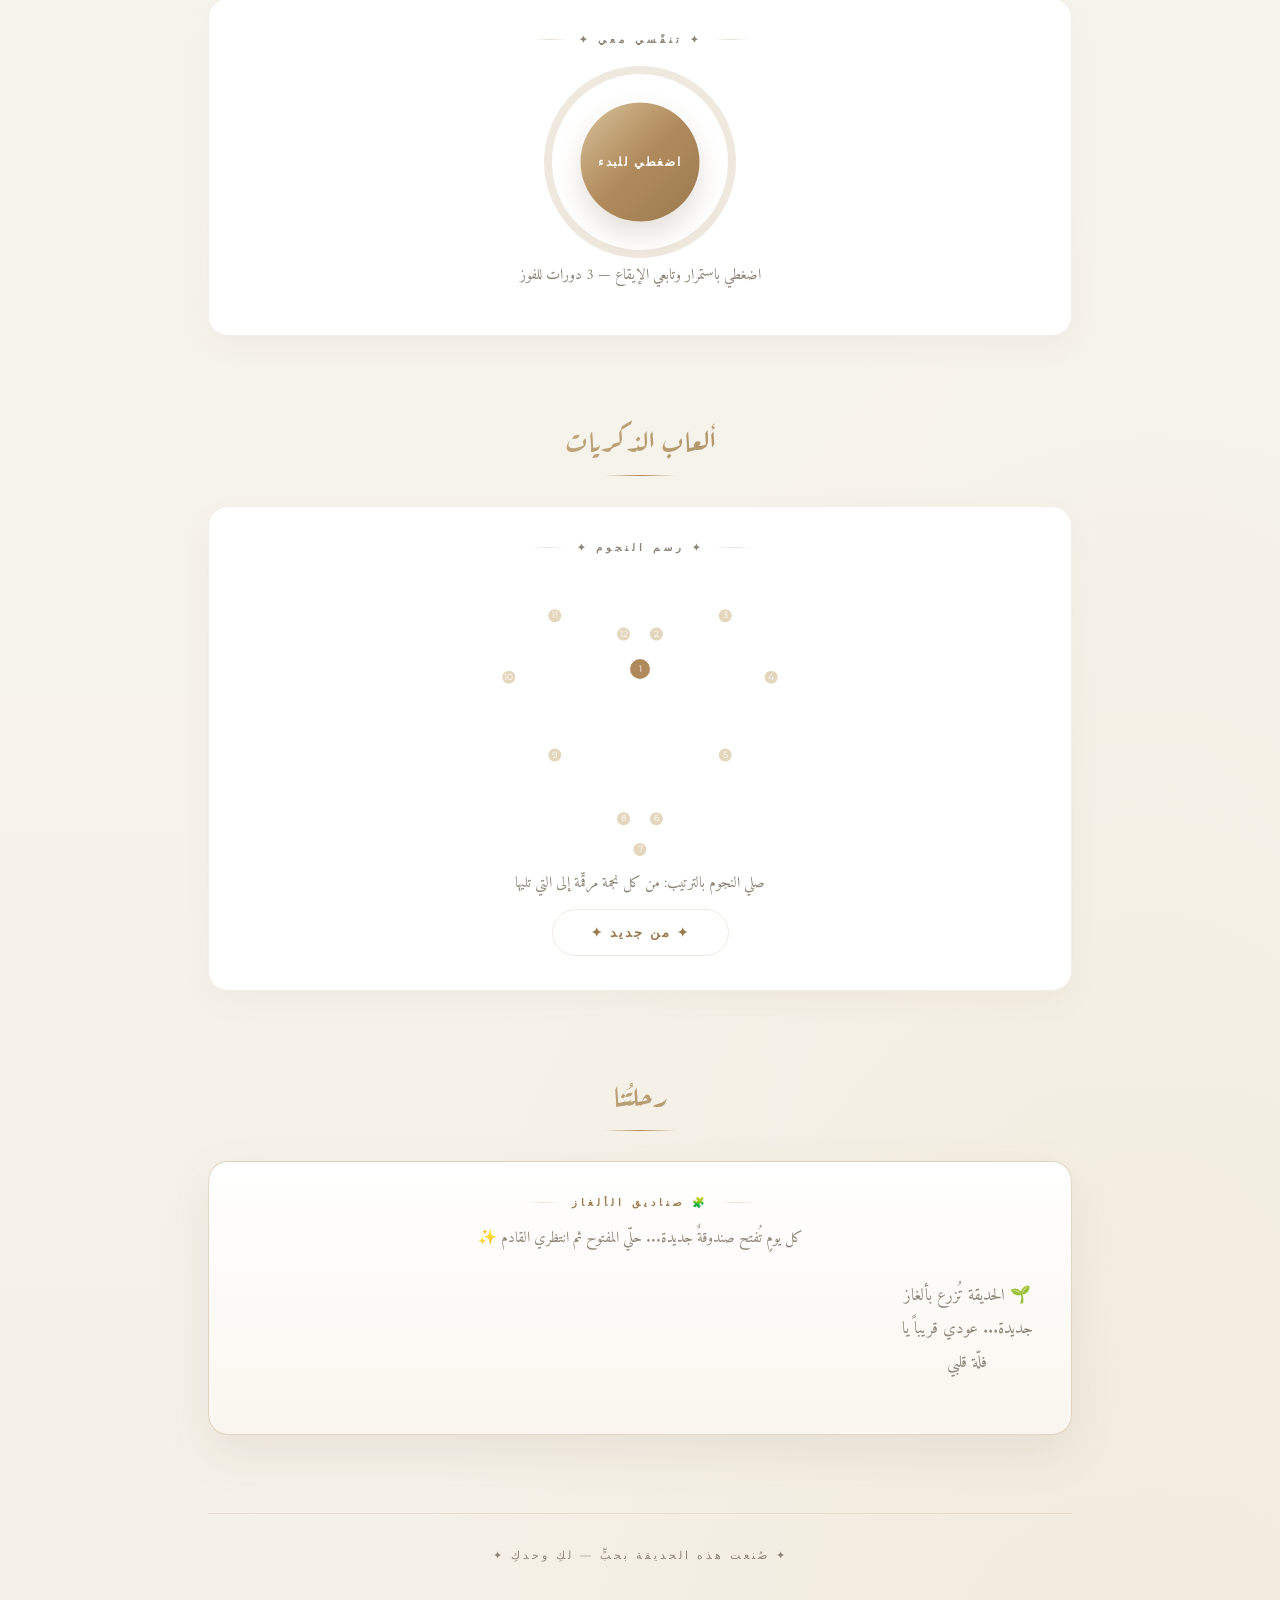
==== commit c60e1f7a: "style: doctor-wife clean/luxury theme (cream/gold palette, Playfair serif) + story-arc section layou" ====
--- a/index.html
+++ b/index.html
@@ -6,7 +6,7 @@
     <title>حديقتي السحرية ✦ Wonderland</title>
 
     <link rel="manifest" href="manifest.webmanifest">
-    <meta name="theme-color" content="#ff8fab">
+    <meta name="theme-color" content="#b08a5c">
     <meta name="description" content="حديقة سحرية وردية من الأحلام والمفاجآت">
     <meta name="apple-mobile-web-app-capable" content="yes">
     <meta name="apple-mobile-web-app-status-bar-style" content="default">
@@ -16,9 +16,9 @@
 
     <link rel="preconnect" href="https://fonts.googleapis.com">
     <link rel="preconnect" href="https://fonts.gstatic.com" crossorigin>
-    <link href="https://fonts.googleapis.com/css2?family=Amiri:wght@400;700&family=Aref+Ruqaa:wght@400;700&family=Cinzel:wght@400;600;700&family=Montserrat:wght@300;400;500;600;700&display=swap" rel="stylesheet">
-
-    <link rel="stylesheet" href="styles.css?v=24">
+    <link href="https://fonts.googleapis.com/css2?family=Amiri:wght@400;700&family=Aref+Ruqaa:wght@400;700&family=Playfair+Display:ital,wght@0,500;0,600;0,700;1,500&family=Montserrat:wght@300;400;500;600;700&display=swap" rel="stylesheet">
+
+    <link rel="stylesheet" href="styles.css?v=26">
 </head>
 <body>
 
@@ -28,38 +28,52 @@
     <div class="page" id="garden-page">
         <div class="top-banner">🌸 حديقتي السحرية 🌸</div>
 
-        <div class="brand" id="brand-logo">
-            <h1>Wonderland</h1>
-            <span>عالَمٌ وردِيّ من الأحلام</span>
-        </div>
-
-        <section class="hero trigger-poem" data-sec="hero">
-            <img class="bg" src="https://images.unsplash.com/photo-1490750967868-88aa4486c946?q=80&w=1600&auto=format&fit=crop" alt="Pink Garden">
-            <div class="hero-content">
-                <h2>حديقةُ الأحلام</h2>
-                <p>مكانٌ بنيتُه لكِ... تزهر فيه المفاجآت كلَّ يوم</p>
-                <span class="hero-cta">استكشفي الحديقة ✦</span>
-            </div>
-        </section>
-
-        <div class="card" data-sec="daily">
-            <span class="label">✦ رسالة اليوم ✦</span>
-            <p id="daily-text"></p>
-            <p id="memory-text"></p>
-        </div>
-
-        <div class="card reason-box" data-sec="reason">
-            <div style="position:relative;z-index:2;width:100%">
-                <span class="reason-hint">✦ سببٌ من قلبي — اكتشفيه بلمسة ✦</span>
-                <p id="reason-text" style="margin:0">...</p>
-            </div>
-            <canvas id="reason-canvas"></canvas>
-        </div>
-        <div style="text-align:center;margin:-10px 0 26px">
-            <button class="btn btn-ghost" id="reason-btn">✦ سببٌ آخر ✦</button>
-        </div>
-
-        <div class="card" id="balloons-card">
+        <!-- ACT I : ARRIVAL -->
+        <section class="movement" data-sec="act-arrival">
+            <div class="brand" id="brand-logo">
+                <h1>Wonderland</h1>
+                <span>عالَمٌ وردِيّ من الأحلام</span>
+            </div>
+
+            <section class="hero trigger-poem" data-sec="hero">
+                <img class="bg" src="https://images.unsplash.com/photo-1490750967868-88aa4486c946?q=80&w=1600&auto=format&fit=crop" alt="Pink Garden">
+                <div class="hero-content">
+                    <h2>حديقةُ الأحلام</h2>
+                    <p>مكانٌ بنيتُه لكِ... تزهر فيه المفاجآت كلَّ يوم</p>
+                    <span class="hero-cta">استكشفي الحديقة ✦</span>
+                </div>
+            </section>
+        </section>
+
+        <!-- ACT II : A WORD FOR YOU -->
+        <section class="movement" data-sec="act-word">
+            <h3 class="movement-header">كلمةٌ لكِ</h3>
+            <div class="card card-focal" data-sec="daily">
+                <p id="daily-text"></p>
+                <p id="memory-text"></p>
+            </div>
+        </section>
+
+        <!-- ACT III : A REASON FROM MY HEART -->
+        <section class="movement" data-sec="act-reason">
+            <h3 class="movement-header">سببٌ من قلبي</h3>
+            <div class="card reason-box" data-sec="reason">
+                <div style="position:relative;z-index:2;width:100%">
+                    <span class="reason-hint">✦ سببٌ من قلبي — اكتشفيه بلمسة ✦</span>
+                    <p id="reason-text" style="margin:0">...</p>
+                </div>
+                <canvas id="reason-canvas"></canvas>
+            </div>
+            <div style="text-align:center;margin-top:-22px">
+                <button class="btn btn-ghost" id="reason-btn">✦ سببٌ آخر ✦</button>
+            </div>
+        </section>
+
+        <!-- ACT IV : LITTLE SURPRISES -->
+        <section class="movement" data-sec="act-surprises">
+            <h3 class="movement-header">مفاجآت صغيرة</h3>
+
+            <div class="card" id="balloons-card">
             <span class="label">✦ بالونات المفاجآت ✦</span>
             <p class="hint-line" style="text-align:center">المسي أي بالون لتكتشفي ما بداخله</p>
             <canvas id="balloon-canvas"></canvas>
@@ -83,7 +97,53 @@
             <p class="hint-line">رهّجي هاتفكِ لفتحها — أو اضغطي عليها ٥ ضغطات سريعة</p>
         </div>
 
-        <div class="card" id="slide-card" style="text-align:center">
+        <div class="card" id="candles-card" style="text-align:center">
+            <span class="label" id="candles-label">✦ انفخي الشموع ✦</span>
+            <div class="cake-stage">
+                <div class="candles-row" id="candles-row"></div>
+                <div class="cake-emoji">🎂</div>
+            </div>
+            <p class="hint-line">انفخي في الميكروفون — أو المسِ الشموع بإصبعك</p>
+            <button class="mini-btn" id="candles-start">🎤 جاهزة؟ اضغطي ثم انفخي</button>
+            <button class="btn btn-ghost" id="candles-relight" style="display:none">✦ أشعليها من جديد ✦</button>
+        </div>
+        </section>
+
+        <!-- ACT V : MOMENTS WE SHARE -->
+        <section class="movement" data-sec="act-moments">
+            <h3 class="movement-header">لحظاتٌ نشاركها</h3>
+
+            <div class="card" id="wheel-card" style="text-align:center" data-sec="wheel">
+            <span class="label">✦ عجلة الحظ ✦</span>
+            <div class="wheel-wrap" style="position:relative;width:min(300px,90%);margin:0 auto">
+                <div class="wheel-pointer">▼</div>
+                <canvas id="wheel-canvas" width="300" height="300" style="width:100%;aspect-ratio:1;display:block;touch-action:none;cursor:grab;border-radius:50%"></canvas>
+            </div>
+            <p class="hint-line">اسحبي العجلة لتدويرها</p>
+            <button class="btn btn-ghost" id="wheel-spin">✦ لفّيها ✦</button>
+        </div>
+
+        <div class="card" id="breath-card" style="text-align:center" data-sec="breath">
+            <span class="label">✦ تنفّسي معي ✦</span>
+            <div class="breath-wrap" id="breath-wrap">
+                <svg class="breath-progress" viewBox="0 0 100 100">
+                    <circle cx="50" cy="50" r="46" fill="none" stroke="rgba(176,138,92,0.20)" stroke-width="4"/>
+                    <circle id="breath-ring" cx="50" cy="50" r="46" fill="none" stroke="#b08a5c" stroke-width="4" stroke-linecap="round" stroke-dasharray="289" stroke-dashoffset="289" transform="rotate(-90 50 50)"/>
+                </svg>
+                <div class="breath-circle" id="breath-circle">
+                    <span id="breath-text">استنشاق</span>
+                </div>
+            </div>
+            <p class="hint-line">اضغطي باستمرار وتابعي الإيقاع — 3 دورات للفوز</p>
+            <p id="breath-counter" style="font-size:0.85rem;color:var(--accent);margin-top:8px"></p>
+        </div>
+        </section>
+
+        <!-- ACT VI : MEMORY GAMES -->
+        <section class="movement" data-sec="act-games">
+            <h3 class="movement-header">ألعاب الذكريات</h3>
+
+            <div class="card" id="slide-card" style="text-align:center">
             <span class="label">✦ بازل الصورة ✦</span>
             <div class="slide-board" id="slide-board"></div>
             <p class="hint-line" id="slide-hint" style="margin-top:12px">حركّي المربعات حتى تكتمل الصورة</p>
@@ -103,44 +163,13 @@
             <p class="hint-line">صلي النجوم بالترتيب: من كل نجمة مرقّمة إلى التي تليها</p>
             <button class="btn btn-ghost" id="stars-reset">✦ من جديد ✦</button>
         </div>
-
-        <div class="card" id="candles-card" style="text-align:center">
-            <span class="label" id="candles-label">✦ انفخي الشموع ✦</span>
-            <div class="cake-stage">
-                <div class="candles-row" id="candles-row"></div>
-                <div class="cake-emoji">🎂</div>
-            </div>
-            <p class="hint-line">انفخي في الميكروفون — أو المسِ الشموع بإصبعك</p>
-            <button class="mini-btn" id="candles-start">🎤 جاهزة؟ اضغطي ثم انفخي</button>
-            <button class="btn btn-ghost" id="candles-relight" style="display:none">✦ أشعليها من جديد ✦</button>
-        </div>
-
-        <div class="card" id="wheel-card" style="text-align:center" data-sec="wheel">
-            <span class="label">✦ عجلة الحظ ✦</span>
-            <div class="wheel-wrap" style="position:relative;width:min(300px,90%);margin:0 auto">
-                <div class="wheel-pointer">▼</div>
-                <canvas id="wheel-canvas" width="300" height="300" style="width:100%;aspect-ratio:1;display:block;touch-action:none;cursor:grab;border-radius:50%"></canvas>
-            </div>
-            <p class="hint-line">اسحبي العجلة لتدويرها</p>
-            <button class="btn btn-ghost" id="wheel-spin">✦ لفّيها ✦</button>
-        </div>
-
-        <div class="card" id="breath-card" style="text-align:center" data-sec="breath">
-            <span class="label">✦ تنفّسي معي ✦</span>
-            <div class="breath-wrap" id="breath-wrap">
-                <svg class="breath-progress" viewBox="0 0 100 100">
-                    <circle cx="50" cy="50" r="46" fill="none" stroke="rgba(214,51,108,0.15)" stroke-width="4"/>
-                    <circle id="breath-ring" cx="50" cy="50" r="46" fill="none" stroke="#e64980" stroke-width="4" stroke-linecap="round" stroke-dasharray="289" stroke-dashoffset="289" transform="rotate(-90 50 50)"/>
-                </svg>
-                <div class="breath-circle" id="breath-circle">
-                    <span id="breath-text">استنشاق</span>
-                </div>
-            </div>
-            <p class="hint-line">اضغطي باستمرار وتابعي الإيقاع — 3 دورات للفوز</p>
-            <p id="breath-counter" style="font-size:0.85rem;color:var(--accent);margin-top:8px"></p>
-        </div>
-
-        <div class="card" style="padding-bottom:22px" data-sec="boxes">
+        </section>
+
+        <!-- ACT VII : OUR JOURNEY -->
+        <section class="movement" data-sec="act-journey">
+            <h3 class="movement-header">رحلتُنا</h3>
+
+            <div class="card card-focal" style="padding-bottom:22px" data-sec="boxes">
             <span class="label">🧩 صناديق الألغاز</span>
             <p style="color:var(--text-sub);font-size:0.95rem;margin-bottom:18px">كل يومٍ تُفتح صندوقةٌ جديدة... حلّي المفتوح ثم انتظري القادم ✨</p>
             <div id="boxes-grid"></div>
@@ -183,6 +212,7 @@
                 </div>
             </div>
         </div>
+        </section>
 
         <footer class="site-footer">✦ صُنعت هذه الحديقة بحبٍّ — لكِ وحدكِ ✦</footer>
     </div>
@@ -253,6 +283,6 @@
     <button id="install-btn">✦ Install App</button>
 
     <script src="https://cdn.jsdelivr.net/npm/@supabase/supabase-js@2"></script>
-    <script src="app.js?v=24" defer></script>
+    <script src="app.js?v=25" defer></script>
 </body>
 </html>
--- a/styles.css
+++ b/styles.css
@@ -1,13 +1,13 @@
-        :root {
-            --primary: #d6336c;
-            --accent: #c2255c;
-            --grad: linear-gradient(135deg, #f783ac 0%, #e64980 50%, #c2255c 100%);
-            --bg-soft: #ffe9f3;
+:root {
+            --primary: #b08a5c;
+            --accent: #9a7b4f;
+            --grad: linear-gradient(135deg, #d8c29a 0%, #b08a5c 50%, #9a7b4f 100%);
+            --bg-soft: #f5f1e8;
             --card: #ffffff;
             --surface: rgba(255, 255, 255, 0.94);
-            --text-main: #44263b;
-            --text-sub: #7d5468;
-            --border: rgba(214, 51, 108, 0.18);
+            --text-main: #2f2a24;
+            --text-sub: #8d8478;
+            --border: rgba(176, 138, 92, 0.18);
         }
 
         * { box-sizing: border-box; margin: 0; padding: 0; -webkit-font-smoothing: antialiased; }
@@ -15,9 +15,9 @@
 
         body {
             background:
-                radial-gradient(ellipse 80% 50% at 50% -10%, rgba(255,182,213,0.28), transparent),
-                radial-gradient(ellipse 60% 40% at 90% 110%, rgba(255,143,177,0.12), transparent),
-                linear-gradient(180deg, #fffafd 0%, #fceef5 100%);
+                radial-gradient(ellipse 80% 50% at 50% -10%, rgba(216,194,154,0.22), transparent),
+                radial-gradient(ellipse 60% 40% at 90% 110%, rgba(200,168,111,0.10), transparent),
+                linear-gradient(180deg, #fbf9f4 0%, #f5f1e8 100%);
             color: var(--text-main);
             font-family: 'Amiri', serif;
             min-height: 100vh;
@@ -30,36 +30,58 @@
 
         .top-banner {
             text-align: center; font-family: 'Montserrat', sans-serif; font-size: 0.68rem;
-            letter-spacing: 3px; color: #8a6076; padding: 13px 0; text-transform: uppercase;
+            letter-spacing: 3px; color: #9a9184; padding: 13px 0; text-transform: uppercase;
         }
 
         .brand { text-align: center; cursor: pointer; user-select: none; padding: 10px 0 34px; }
         .brand h1 {
-            font-size: 2rem; letter-spacing: 2px; font-weight: 700;
-            background: linear-gradient(120deg, #ff8fab, #c2255c, #ff8fab);
+            font-family: 'Playfair Display', serif; font-size: 2rem; letter-spacing: 3px; font-weight: 600;
+            background: linear-gradient(120deg, #d8c29a, #9a7b4f, #d8c29a);
             background-size: 200% auto; -webkit-background-clip: text; -webkit-text-fill-color: transparent;
             animation: shimmer 6s linear infinite;
         }
         @keyframes shimmer { to { background-position: 200% center; } }
         .brand span {
             font-family: 'Montserrat', sans-serif; font-size: 0.62rem; letter-spacing: 6px;
-            color: #8a6076; display: block; margin-top: 5px; text-transform: uppercase;
+            color: #9a9184; display: block; margin-top: 5px; text-transform: uppercase;
         }
 
         .card {
-            background: var(--card); border: 1px solid var(--border); border-radius: 20px;
-            box-shadow: 0 14px 40px rgba(214,51,108,0.10);
-            padding: 36px 30px; margin-bottom: 28px; text-align: center;
+            background: var(--card); border: 1px solid rgba(176,138,92,0.14); border-radius: 20px;
+            box-shadow: 0 10px 30px rgba(120,100,70,0.05);
+            padding: 34px 30px; margin-bottom: 22px; text-align: center;
+        }
+
+        .card-focal {
+            border-color: rgba(176,138,92,0.35);
+            box-shadow: 0 18px 48px rgba(120,100,70,0.10);
+            background: linear-gradient(180deg, #ffffff, #faf6ef);
         }
 
         .label {
-            display: flex; align-items: center; justify-content: center; gap: 14px;
+            display: flex; align-items: center; justify-content: center; gap: 12px;
             font-family: 'Montserrat', sans-serif; font-weight: 600;
-            font-size: 0.68rem; letter-spacing: 4px; color: var(--accent);
-            text-transform: uppercase; margin-bottom: 18px;
+            font-size: 0.64rem; letter-spacing: 4px; color: var(--text-sub);
+            text-transform: uppercase; margin-bottom: 16px;
         }
         .label::before, .label::after {
-            content: ''; height: 1px; width: 46px;
+            content: ''; height: 1px; width: 34px;
+            background: linear-gradient(90deg, transparent, rgba(176,138,92,0.28), transparent);
+        }
+        .card-focal .label { color: var(--accent); }
+
+        /* STORY-ARC MOVEMENTS */
+        .movement { margin-bottom: 78px; }
+        .movement > .card:last-child { margin-bottom: 0; }
+        .movement-header {
+            position: relative; font-family: 'Aref Ruqaa', serif; font-size: 1.9rem;
+            font-weight: 400; text-align: center; margin-bottom: 30px; color: var(--accent);
+            background: linear-gradient(120deg, #d8c29a, #9a7b4f, #d8c29a);
+            background-size: 200% auto; -webkit-background-clip: text; -webkit-text-fill-color: transparent;
+            animation: shimmer 8s linear infinite;
+        }
+        .movement-header::after {
+            content: ''; display: block; width: 72px; height: 1px; margin: 14px auto 0;
             background: linear-gradient(90deg, transparent, var(--primary), transparent);
         }
 
@@ -67,17 +89,17 @@
             border-radius: 20px; overflow: hidden; position: relative; height: 460px;
             margin-bottom: 30px; cursor: pointer; border: 1px solid var(--border);
             display: flex; align-items: center; justify-content: center;
-            box-shadow: 0 30px 60px rgba(214,51,108,0.18);
+            box-shadow: 0 30px 60px rgba(120,100,70,0.12);
         }
         .hero img.bg { position: absolute; inset: 0; width: 100%; height: 100%; object-fit: cover; opacity: 0.75; }
         .hero-content {
-            position: relative; z-index: 2; background: rgba(255,240,248,0.85);
+            position: relative; z-index: 2; background: rgba(250,247,239,0.88);
             backdrop-filter: blur(10px); border: 1px solid var(--border);
             border-radius: 16px; padding: 34px 38px; max-width: 82%; text-align: center;
         }
         .hero-content h2 {
             font-size: 2.3rem; letter-spacing: 2px; margin-bottom: 10px;
-            background: linear-gradient(120deg, #ff8fab, #c2255c);
+            background: linear-gradient(120deg, #d8c29a, #9a7b4f);
             -webkit-background-clip: text; -webkit-text-fill-color: transparent;
         }
         .hero-content p { font-size: 1.15rem; line-height: 2; color: var(--text-main); }
@@ -105,8 +127,6 @@
             touch-action: none; cursor: crosshair; z-index: 5;
         }
         #reason-text { font-size: 1.35rem; line-height: 2; color: var(--accent); margin: 0; }
-
-        #reason-canvas { touch-action: none; }
 
         /* BUTTONS */
         .btn {
@@ -115,7 +135,7 @@
             font-size: 0.8rem; font-weight: 700; letter-spacing: 2px;
             transition: transform 0.3s ease, box-shadow 0.3s ease;
         }
-        .btn:hover { transform: translateY(-2px); box-shadow: 0 12px 26px rgba(214,51,108,0.35); }
+        .btn:hover { transform: translateY(-2px); box-shadow: 0 12px 26px rgba(120,100,70,0.25); }
         .btn:disabled { opacity: 0.55; cursor: wait; }
         .btn-ghost {
             background: transparent; color: var(--accent); border: 1px solid var(--border);
@@ -127,23 +147,23 @@
             gap: 16px; margin-bottom: 22px;
         }
         .box {
-            background: linear-gradient(160deg, #fff 60%, #fff0f7);
+            background: linear-gradient(160deg, #fff 60%, #faf6ef);
             border: 1px solid var(--border); border-radius: 18px;
             padding: 26px 12px; text-align: center; cursor: pointer; user-select: none;
             transition: all 0.35s cubic-bezier(0.16,1,0.3,1);
-            box-shadow: 0 8px 22px rgba(214,51,108,0.08);
-        }
-        .box:hover { transform: translateY(-6px) scale(1.02); box-shadow: 0 16px 36px rgba(214,51,108,0.2); }
-        .box .emoji { font-size: 2.5rem; display: block; margin-bottom: 12px; filter: drop-shadow(0 4px 8px rgba(214,51,108,0.25)); }
+            box-shadow: 0 8px 22px rgba(120,100,70,0.06);
+        }
+        .box:hover { transform: translateY(-6px) scale(1.02); box-shadow: 0 16px 36px rgba(120,100,70,0.16); }
+        .box .emoji { font-size: 2.5rem; display: block; margin-bottom: 12px; filter: drop-shadow(0 4px 8px rgba(120,100,70,0.22)); }
         .box .num { font-family: 'Montserrat', sans-serif; font-weight: 700; font-size: 0.95rem; color: var(--accent); }
         .box .sub { font-family: 'Montserrat', sans-serif; font-size: 0.68rem; color: var(--text-sub); margin-top: 6px; letter-spacing: 1px; }
         .box.solved { opacity: 0.75; }
         .box.locked { filter: grayscale(0.4); opacity: 0.85; cursor: not-allowed; }
         .box.open-now { border-color: var(--primary); animation: glowpulse 2.2s ease-in-out infinite alternate; }
-        .box.selected { border-color: var(--primary); transform: translateY(-4px); box-shadow: 0 14px 32px rgba(214,51,108,0.28); }
+        .box.selected { border-color: var(--primary); transform: translateY(-4px); box-shadow: 0 14px 32px rgba(120,100,70,0.20); }
         @keyframes glowpulse {
-            from { box-shadow: 0 8px 22px rgba(214,51,108,0.10); }
-            to   { box-shadow: 0 10px 30px rgba(214,51,108,0.35); }
+            from { box-shadow: 0 8px 22px rgba(120,100,70,0.08); }
+            to   { box-shadow: 0 10px 30px rgba(176,138,92,0.30); }
         }
 
         #box-detail { text-align: center; }
@@ -153,12 +173,12 @@
         .answer-row { display: flex; gap: 10px; justify-content: center; flex-wrap: wrap; }
         #box-answer {
             flex: 1; min-width: 200px; max-width: 340px;
-            background: #fffbfd; border: 1px solid var(--border); border-radius: 30px;
+            background: #fbf9f2; border: 1px solid var(--border); border-radius: 30px;
             padding: 14px 22px; font-family: 'Amiri', serif; font-size: 1.1rem;
             color: var(--text-main); outline: none;
         }
         #box-answer:focus { border-color: var(--primary); }
-        .wrong-msg { margin-top: 16px; color: #e03131; font-size: 1rem; }
+        .wrong-msg { margin-top: 16px; color: #b6493e; font-size: 1rem; }
 
         #reward-view { text-align: center; }
         .reward-badge {
@@ -176,7 +196,7 @@
 
         #reward-fullscreen {
             position: fixed; inset: 0; z-index: 1500;
-            background: rgba(255,240,248,0.94);
+            background: rgba(250,247,239,0.95);
             backdrop-filter: blur(12px); -webkit-backdrop-filter: blur(12px);
             display: none; align-items: center; justify-content: center;
             opacity: 0; transition: opacity 0.6s ease; pointer-events: none;
@@ -186,7 +206,7 @@
         #reward-fullscreen img {
             max-width: 94vw; max-height: 86vh; border-radius: 18px;
             border: 1px solid var(--border);
-            box-shadow: 0 30px 90px rgba(214,51,108,0.4);
+            box-shadow: 0 30px 90px rgba(120,100,70,0.30);
             pointer-events: none; -webkit-user-select: none; user-select: none;
             -webkit-user-drag: none; -webkit-touch-callout: none;
         }
@@ -197,14 +217,14 @@
         .rec-zone { margin-top: 22px; padding-top: 20px; border-top: 1px dashed var(--border); }
         .rec-divider { color: var(--text-sub); font-size: 0.85rem; letter-spacing: 3px; margin-bottom: 16px; }
         .rec-timer { font-family: 'Montserrat', sans-serif; font-size: 1.25rem; color: var(--accent); min-width: 54px; }
-        .rec-dot { width: 13px; height: 13px; border-radius: 50%; background: #e03131; display: inline-block; animation: blink 1s steps(1) infinite; }
+        .rec-dot { width: 13px; height: 13px; border-radius: 50%; background: #b6493e; display: inline-block; animation: blink 1s steps(1) infinite; }
         @keyframes blink { 50% { opacity: 0.15; } }
         .rec-row { display: flex; align-items: center; justify-content: center; gap: 14px; flex-wrap: wrap; }
         .mini-btn {
             background: #fff; border: 1px solid var(--border); color: var(--accent);
             padding: 10px 20px; border-radius: 20px; cursor: pointer; font-size: 0.88rem; font-family: 'Amiri', serif;
         }
-        .mini-btn:hover { background: #fff0f6; }
+        .mini-btn:hover { background: #faf6ef; }
         .rec-player { width: min(320px, 100%); height: 40px; margin: 12px auto 4px; display: block; }
         .rec-status { font-size: 0.92rem; color: var(--primary); margin-top: 10px; min-height: 1.3em; }
 
@@ -224,7 +244,7 @@
         .loader-emblem { position: relative; width: 90px; height: 90px; margin-bottom: 28px;
             display: flex; align-items: center; justify-content: center; }
         .loader-ring { position: absolute; inset: 0; border-radius: 50%;
-            border: 2px solid rgba(214,51,108,0.15); border-top-color: var(--primary);
+            border: 2px solid rgba(176,138,92,0.20); border-top-color: var(--primary);
             animation: spin 1.3s cubic-bezier(0.68,-0.55,0.27,1.55) infinite; }
         .loader-diamond { font-size: 1.7rem; animation: pulse 1.4s ease-in-out infinite alternate; }
         @keyframes spin { to { transform: rotate(360deg); } }
@@ -267,11 +287,11 @@
         .stanza {
             background: var(--surface); border: 1px solid var(--border); border-radius: 18px;
             padding: 44px 34px; margin-bottom: 38px; text-align: center; font-size: 1.35rem;
-            line-height: 2.4; box-shadow: 0 20px 50px rgba(214,51,108,0.12);
+            line-height: 2.4; box-shadow: 0 20px 50px rgba(120,100,70,0.10);
             transition: border-color 0.4s ease, box-shadow 0.4s ease;
             opacity: 0; transform: translateY(24px);
         }
-        .stanza:hover { border-color: rgba(214,51,108,0.4); box-shadow: 0 24px 56px rgba(214,51,108,0.18); }
+        .stanza:hover { border-color: rgba(176,138,92,0.45); box-shadow: 0 24px 56px rgba(120,100,70,0.16); }
         .stanza.revealed { opacity: 1; transform: none;
             transition: opacity 1s ease, transform 1s cubic-bezier(0.16,1,0.3,1); }
         .verse-line { display: block; margin-bottom: 4px; }
@@ -294,7 +314,7 @@
         .voice-hint { display: block; font-family: 'Amiri', serif; font-size: 0.95rem; color: var(--text-sub); margin-top: 8px; }
 
         /* MODALS / TOAST / FLOATERS */
-        .modal-overlay { position: fixed; inset: 0; z-index: 1200; background: rgba(255,214,232,0.75);
+        .modal-overlay { position: fixed; inset: 0; z-index: 1200; background: rgba(235,225,205,0.78);
             backdrop-filter: blur(8px); display: none; align-items: center; justify-content: center; padding: 20px; }
         .modal-overlay.open { display: flex; }
         .modal-card { max-width: 580px; width: 100%; max-height: 82vh; overflow-y: auto;
@@ -310,7 +330,7 @@
             position: fixed; bottom: 88px; left: 50%; transform: translateX(-50%) translateY(16px);
             background: #fff; border: 1px solid var(--border); color: var(--accent);
             padding: 13px 26px; border-radius: 30px; z-index: 1300; font-size: 1rem;
-            opacity: 0; pointer-events: none; transition: all 0.35s ease; box-shadow: 0 10px 30px rgba(214,51,108,0.18);
+            opacity: 0; pointer-events: none; transition: all 0.35s ease; box-shadow: 0 10px 30px rgba(120,100,70,0.12);
         }
         #toast.show { opacity: 1; transform: translateX(-50%) translateY(0); }
 
@@ -333,6 +353,9 @@
             #box-question { font-size: 1.2rem; }
             header.poem-header h1 { font-size: 2.2rem; }
             .stanza { font-size: 1.15rem; padding: 28px 20px; }
+            .movement { margin-bottom: 60px; }
+            .movement-header { font-size: 1.6rem; margin-bottom: 24px; }
+            .card { padding: 28px 22px; }
         }
 
         .hint-line { color: var(--text-sub); font-size: 0.95rem; margin-bottom: 12px; }
@@ -344,14 +367,14 @@
         .heart-fill { position: absolute; inset: 0; clip-path: inset(0 100% 0 0); }
 
         .gift { font-size: 5.5rem; cursor: pointer; user-select: none; -webkit-user-select: none;
-            display: inline-block; padding: 8px 14px; filter: drop-shadow(0 10px 18px rgba(214,51,108,0.25)); }
+            display: inline-block; padding: 8px 14px; filter: drop-shadow(0 10px 18px rgba(120,100,70,0.20)); }
         .gift.shaking { animation: giftshake 0.25s ease infinite; }
         @keyframes giftshake { 25% { transform: rotate(-6deg); } 75% { transform: rotate(6deg); } }
         .gift.opened { animation: giftjump 0.8s ease forwards; }
         @keyframes giftjump { 30% { transform: translateY(-34px) rotate(-12deg) scale(1.25); } 60% { transform: translateY(0) scale(1.12); } 100% { transform: scale(1); } }
 
         .slide-board { width: min(320px, 92%); aspect-ratio: 1; margin: 0 auto; display: grid;
-            grid-template-columns: repeat(3, 1fr); gap: 4px; background: #ffeef6;
+            grid-template-columns: repeat(3, 1fr); gap: 4px; background: #f6efe3;
             border: 1px solid var(--border); border-radius: 12px; padding: 4px; }
         .slide-tile { border-radius: 8px; cursor: pointer; background-size: 300% 300%; transition: transform 0.15s ease; }
         .slide-tile:hover { transform: scale(0.97); }
@@ -363,8 +386,8 @@
         .mem-card.flipped .mem-inner { transform: rotateY(180deg); }
         .mem-face { position: absolute; inset: 0; backface-visibility: hidden; -webkit-backface-visibility: hidden;
             border-radius: 10px; display: flex; align-items: center; justify-content: center;
-            box-shadow: 0 4px 12px rgba(214,51,108,0.12); }
-        .mem-front { background: linear-gradient(160deg, #f8bbd0, #ec407a); font-size: 1.5rem; color: #fff; }
+            box-shadow: 0 4px 12px rgba(120,100,70,0.08); }
+        .mem-front { background: linear-gradient(160deg, #e4d6bd, #b08a5c); font-size: 1.5rem; color: #fff; }
         .mem-back { transform: rotateY(180deg); background-size: cover; background-position: center;
             border: 1px solid var(--border); }
 
@@ -372,8 +395,8 @@
 
         .cake-stage { display: flex; flex-direction: column; align-items: center; padding: 8px 0 4px; }
         .candles-row { display: flex; justify-content: center; gap: 18px; margin-bottom: 2px; }
-        .candle { width: 11px; height: 36px; background: linear-gradient(#fff, #ffd8e4);
-            border: 1px solid #f3d3e1; border-radius: 3px; position: relative; cursor: pointer; }
+        .candle { width: 11px; height: 36px; background: linear-gradient(#fff, #e4d6bd);
+            border: 1px solid #e2d7c4; border-radius: 3px; position: relative; cursor: pointer; }
         .flame { position: absolute; top: -19px; left: 50%; transform: translateX(-50%);
             width: 13px; height: 20px; background: radial-gradient(#fff3bf 20%, #ff922b 80%);
             border-radius: 50% 50% 50% 50% / 62% 62% 38% 38%;
@@ -386,4 +409,4 @@
         .wheel-pointer { position:absolute; top:-2px; left:50%; transform:translateX(-50%); font-size:1.3rem; color:var(--accent); z-index:2; filter:drop-shadow(0 2px 4px rgba(0,0,0,0.2)); }
         .breath-wrap { position:relative; width:min(200px,70%); aspect-ratio:1; margin:12px auto 0; display:flex; align-items:center; justify-content:center; cursor:pointer; user-select:none; touch-action:none; }
         .breath-progress { position:absolute; inset:0; width:100%; height:100%; transform:rotate(-90deg); }
-        .breath-circle { width:70%; aspect-ratio:1; border-radius:50%; background:var(--grad); display:flex; align-items:center; justify-content:center; color:#fff; font-weight:700; font-family:'Montserrat',sans-serif; letter-spacing:2px; font-size:0.85rem; text-transform:uppercase; transition:transform 0.3s ease; box-shadow:0 16px 32px rgba(214,51,108,0.3); }
+        .breath-circle { width:70%; aspect-ratio:1; border-radius:50%; background:var(--grad); display:flex; align-items:center; justify-content:center; color:#fff; font-weight:700; font-family:'Montserrat',sans-serif; letter-spacing:2px; font-size:0.85rem; text-transform:uppercase; transition:transform 0.3s ease; box-shadow:0 16px 32px rgba(120,100,70,0.20); }
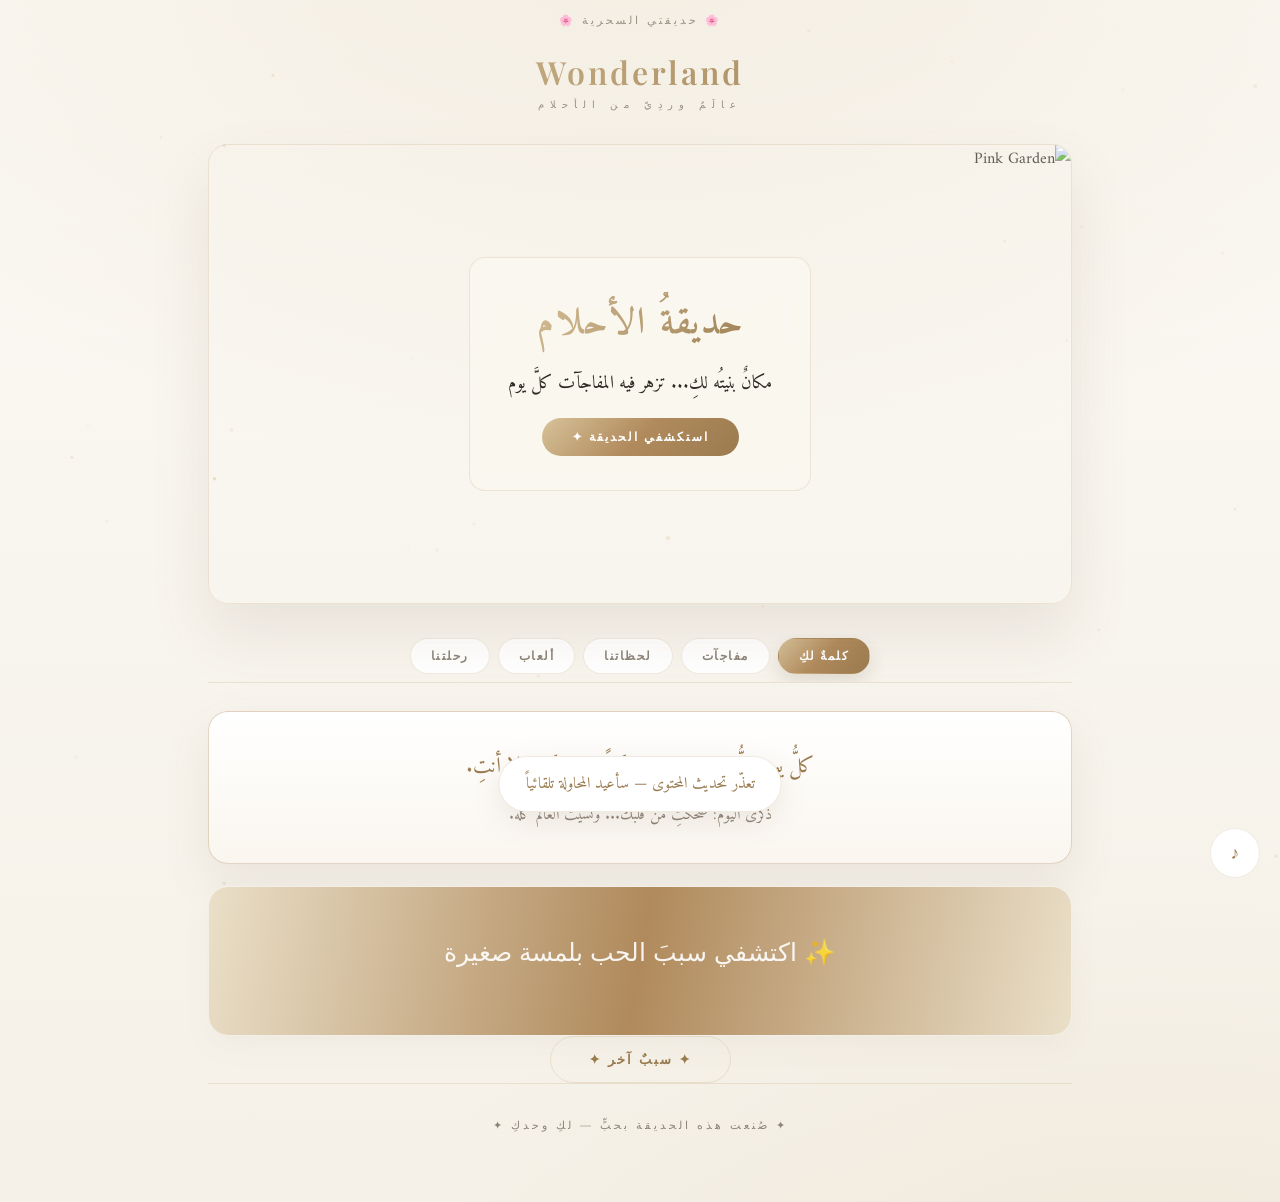
==== commit 9b4b0af0: "feat: tabbed garden layout + draw & guess canvas" ====
--- a/index.html
+++ b/index.html
@@ -18,7 +18,7 @@
     <link rel="preconnect" href="https://fonts.gstatic.com" crossorigin>
     <link href="https://fonts.googleapis.com/css2?family=Amiri:wght@400;700&family=Aref+Ruqaa:wght@400;700&family=Playfair+Display:ital,wght@0,500;0,600;0,700;1,500&family=Montserrat:wght@300;400;500;600;700&display=swap" rel="stylesheet">
 
-    <link rel="stylesheet" href="styles.css?v=26">
+    <link rel="stylesheet" href="styles.css?v=28">
 </head>
 <body>
 
@@ -28,191 +28,211 @@
     <div class="page" id="garden-page">
         <div class="top-banner">🌸 حديقتي السحرية 🌸</div>
 
-        <!-- ACT I : ARRIVAL -->
-        <section class="movement" data-sec="act-arrival">
-            <div class="brand" id="brand-logo">
-                <h1>Wonderland</h1>
-                <span>عالَمٌ وردِيّ من الأحلام</span>
-            </div>
-
-            <section class="hero trigger-poem" data-sec="hero">
-                <img class="bg" src="https://images.unsplash.com/photo-1490750967868-88aa4486c946?q=80&w=1600&auto=format&fit=crop" alt="Pink Garden">
-                <div class="hero-content">
-                    <h2>حديقةُ الأحلام</h2>
-                    <p>مكانٌ بنيتُه لكِ... تزهر فيه المفاجآت كلَّ يوم</p>
-                    <span class="hero-cta">استكشفي الحديقة ✦</span>
-                </div>
-            </section>
-        </section>
-
-        <!-- ACT II : A WORD FOR YOU -->
-        <section class="movement" data-sec="act-word">
-            <h3 class="movement-header">كلمةٌ لكِ</h3>
-            <div class="card card-focal" data-sec="daily">
-                <p id="daily-text"></p>
-                <p id="memory-text"></p>
+        <div class="brand" id="brand-logo">
+            <h1>Wonderland</h1>
+            <span>عالَمٌ وردِيّ من الأحلام</span>
+        </div>
+
+        <section class="hero trigger-poem" data-sec="hero">
+            <img class="bg" src="https://images.unsplash.com/photo-1490750967868-88aa4486c946?q=80&w=1600&auto=format&fit=crop" alt="Pink Garden">
+            <div class="hero-content">
+                <h2>حديقةُ الأحلام</h2>
+                <p>مكانٌ بنيتُه لكِ... تزهر فيه المفاجآت كلَّ يوم</p>
+                <span class="hero-cta">استكشفي الحديقة ✦</span>
             </div>
         </section>
 
-        <!-- ACT III : A REASON FROM MY HEART -->
-        <section class="movement" data-sec="act-reason">
-            <h3 class="movement-header">سببٌ من قلبي</h3>
-            <div class="card reason-box" data-sec="reason">
-                <div style="position:relative;z-index:2;width:100%">
-                    <span class="reason-hint">✦ سببٌ من قلبي — اكتشفيه بلمسة ✦</span>
-                    <p id="reason-text" style="margin:0">...</p>
-                </div>
-                <canvas id="reason-canvas"></canvas>
-            </div>
-            <div style="text-align:center;margin-top:-22px">
-                <button class="btn btn-ghost" id="reason-btn">✦ سببٌ آخر ✦</button>
-            </div>
-        </section>
-
-        <!-- ACT IV : LITTLE SURPRISES -->
-        <section class="movement" data-sec="act-surprises">
-            <h3 class="movement-header">مفاجآت صغيرة</h3>
-
-            <div class="card" id="balloons-card">
-            <span class="label">✦ بالونات المفاجآت ✦</span>
-            <p class="hint-line" style="text-align:center">المسي أي بالون لتكتشفي ما بداخله</p>
-            <canvas id="balloon-canvas"></canvas>
-            <div style="text-align:center;margin-top:6px">
-                <button class="btn btn-ghost" id="balloon-reset">✦ أعيدي البالونات ✦</button>
-            </div>
-        </div>
-
-        <div class="card" id="heart-card" style="text-align:center">
-            <span class="label">✦ القلب ✦</span>
-            <div class="heart-wrap" id="heart-wrap">
-                <span class="heart-bg">🤍</span>
-                <span class="heart-fill" id="heart-fill">❤️</span>
-            </div>
-            <p class="hint-line">اضغطي على القلب باستمرار حتى يمتلئ</p>
-        </div>
-
-        <div class="card" id="gift-card" style="text-align:center">
-            <span class="label">✦ هدية بانتظاركِ ✦</span>
-            <div class="gift" id="gift">🎁</div>
-            <p class="hint-line">رهّجي هاتفكِ لفتحها — أو اضغطي عليها ٥ ضغطات سريعة</p>
-        </div>
-
-        <div class="card" id="candles-card" style="text-align:center">
-            <span class="label" id="candles-label">✦ انفخي الشموع ✦</span>
-            <div class="cake-stage">
-                <div class="candles-row" id="candles-row"></div>
-                <div class="cake-emoji">🎂</div>
-            </div>
-            <p class="hint-line">انفخي في الميكروفون — أو المسِ الشموع بإصبعك</p>
-            <button class="mini-btn" id="candles-start">🎤 جاهزة؟ اضغطي ثم انفخي</button>
-            <button class="btn btn-ghost" id="candles-relight" style="display:none">✦ أشعليها من جديد ✦</button>
-        </div>
-        </section>
-
-        <!-- ACT V : MOMENTS WE SHARE -->
-        <section class="movement" data-sec="act-moments">
-            <h3 class="movement-header">لحظاتٌ نشاركها</h3>
-
-            <div class="card" id="wheel-card" style="text-align:center" data-sec="wheel">
-            <span class="label">✦ عجلة الحظ ✦</span>
-            <div class="wheel-wrap" style="position:relative;width:min(300px,90%);margin:0 auto">
-                <div class="wheel-pointer">▼</div>
-                <canvas id="wheel-canvas" width="300" height="300" style="width:100%;aspect-ratio:1;display:block;touch-action:none;cursor:grab;border-radius:50%"></canvas>
-            </div>
-            <p class="hint-line">اسحبي العجلة لتدويرها</p>
-            <button class="btn btn-ghost" id="wheel-spin">✦ لفّيها ✦</button>
-        </div>
-
-        <div class="card" id="breath-card" style="text-align:center" data-sec="breath">
-            <span class="label">✦ تنفّسي معي ✦</span>
-            <div class="breath-wrap" id="breath-wrap">
-                <svg class="breath-progress" viewBox="0 0 100 100">
-                    <circle cx="50" cy="50" r="46" fill="none" stroke="rgba(176,138,92,0.20)" stroke-width="4"/>
-                    <circle id="breath-ring" cx="50" cy="50" r="46" fill="none" stroke="#b08a5c" stroke-width="4" stroke-linecap="round" stroke-dasharray="289" stroke-dashoffset="289" transform="rotate(-90 50 50)"/>
-                </svg>
-                <div class="breath-circle" id="breath-circle">
-                    <span id="breath-text">استنشاق</span>
-                </div>
-            </div>
-            <p class="hint-line">اضغطي باستمرار وتابعي الإيقاع — 3 دورات للفوز</p>
-            <p id="breath-counter" style="font-size:0.85rem;color:var(--accent);margin-top:8px"></p>
-        </div>
-        </section>
-
-        <!-- ACT VI : MEMORY GAMES -->
-        <section class="movement" data-sec="act-games">
-            <h3 class="movement-header">ألعاب الذكريات</h3>
-
-            <div class="card" id="slide-card" style="text-align:center">
-            <span class="label">✦ بازل الصورة ✦</span>
-            <div class="slide-board" id="slide-board"></div>
-            <p class="hint-line" id="slide-hint" style="margin-top:12px">حركّي المربعات حتى تكتمل الصورة</p>
-            <button class="btn btn-ghost" id="slide-reset">✦ خلط من جديد ✦</button>
-        </div>
-
-        <div class="card" id="memory-card" style="text-align:center">
-            <span class="label">✦ لعبة الذاكرة ✦</span>
-            <div class="memory-board" id="memory-board"></div>
-            <p class="hint-line" id="memory-hint" style="margin-top:12px">طابقي الصور المتشابهة</p>
-            <button class="btn btn-ghost" id="memory-reset">✦ لعبة جديدة ✦</button>
-        </div>
-
-        <div class="card" id="stars-card" style="text-align:center">
-            <span class="label">✦ رسم النجوم ✦</span>
-            <canvas id="stars-canvas" style="width:100%;max-width:340px"></canvas>
-            <p class="hint-line">صلي النجوم بالترتيب: من كل نجمة مرقّمة إلى التي تليها</p>
-            <button class="btn btn-ghost" id="stars-reset">✦ من جديد ✦</button>
-        </div>
-        </section>
-
-        <!-- ACT VII : OUR JOURNEY -->
-        <section class="movement" data-sec="act-journey">
-            <h3 class="movement-header">رحلتُنا</h3>
-
-            <div class="card card-focal" style="padding-bottom:22px" data-sec="boxes">
-            <span class="label">🧩 صناديق الألغاز</span>
-            <p style="color:var(--text-sub);font-size:0.95rem;margin-bottom:18px">كل يومٍ تُفتح صندوقةٌ جديدة... حلّي المفتوح ثم انتظري القادم ✨</p>
-            <div id="boxes-grid"></div>
-
-            <div id="box-detail" style="display:none">
-                <div class="progress" id="box-progress"></div>
-                <p id="box-question"></p>
-                <div class="answer-row">
-                    <input type="text" id="box-answer" placeholder="اكتبي جوابك هنا..." autocomplete="off">
-                    <button class="btn" id="box-submit">تحقّقي</button>
-                </div>
-                <p class="wrong-msg" id="box-wrong" style="display:none">ليس هذا الجواب... فكّري مجددًا ✦</p>
-
-                <div id="reward-view" style="display:none">
-                    <div class="reward-badge">✦ إجابةٌ صحيحة! ✦</div>
-                    <img id="reward-image" alt="" draggable="false" style="display:none">
-                    <p id="reward-text"></p>
-                    <p class="next-hint" id="next-hint"></p>
-                </div>
-
-                <div class="rec-zone" id="rec-zone" style="display:none">
-                    <div class="rec-divider">— ما عرفتي؟ اسأليني —</div>
-                    <button class="mini-btn" id="rec-start">🎤 سجّلي رسالة صوتية</button>
-                    <div id="rec-active" style="display:none">
-                        <div class="rec-row"><span class="rec-dot"></span><span class="rec-timer" id="rec-timer">0:00</span>
-                        <button class="mini-btn" id="rec-stop">■ إيقاف</button></div>
-                    </div>
-                    <div id="rec-review" style="display:none">
-                        <audio controls id="rec-player" class="rec-player"></audio>
-                        <div class="rec-row">
-                            <button class="btn" id="rec-send" style="padding:11px 24px;font-size:0.78rem">✦ إرسالي الصوت</button>
-                            <button class="mini-btn" id="rec-redo">↺ من جديد</button>
-                        </div>
-                    </div>
-                    <div class="rec-row" style="margin-top:12px">
-                        <button class="mini-btn" id="img-pick-btn">📷 أو أرسلي صورة</button>
-                        <input type="file" id="img-input" accept="image/*" style="display:none">
-                    </div>
-                    <p class="rec-status" id="upload-status"></p>
-                </div>
-            </div>
-        </div>
-        </section>
+        <!-- TABBED NAV -->
+        <nav class="tab-bar" id="tab-bar" role="tablist" aria-label="أقسام الحديقة">
+            <button class="tab-btn active" data-tab="word" role="tab" aria-selected="true">كلمةٌ لكِ</button>
+            <button class="tab-btn" data-tab="surprises" role="tab" aria-selected="false">مفاجآت</button>
+            <button class="tab-btn" data-tab="moments" role="tab" aria-selected="false">لحظاتنا</button>
+            <button class="tab-btn" data-tab="games" role="tab" aria-selected="false">ألعاب</button>
+            <button class="tab-btn" data-tab="journey" role="tab" aria-selected="false">رحلتنا</button>
+        </nav>
+
+        <div class="tab-panels" id="tab-panels">
+
+            <!-- TAB: WORD -->
+            <section class="tab-panel active" id="panel-word" data-panel="word" role="tabpanel">
+                <div class="card card-focal" data-sec="daily">
+                    <p id="daily-text"></p>
+                    <p id="memory-text"></p>
+                </div>
+                <div class="card reason-box" data-sec="reason">
+                    <div style="position:relative;z-index:2;width:100%">
+                        <span class="reason-hint">✦ سببٌ من قلبي — اكتشفيه بلمسة ✦</span>
+                        <p id="reason-text" style="margin:0">...</p>
+                    </div>
+                    <canvas id="reason-canvas"></canvas>
+                </div>
+                <div style="text-align:center;margin-top:-22px">
+                    <button class="btn btn-ghost" id="reason-btn">✦ سببٌ آخر ✦</button>
+                </div>
+            </section>
+
+            <!-- TAB: SURPRISES -->
+            <section class="tab-panel" id="panel-surprises" data-panel="surprises" role="tabpanel">
+                <div class="card" id="balloons-card">
+                    <span class="label">✦ بالونات المفاجآت ✦</span>
+                    <p class="hint-line" style="text-align:center">المسي أي بالون لتكتشفي ما بداخله</p>
+                    <canvas id="balloon-canvas"></canvas>
+                    <div style="text-align:center;margin-top:6px">
+                        <button class="btn btn-ghost" id="balloon-reset">✦ أعيدي البالونات ✦</button>
+                    </div>
+                </div>
+
+                <div class="card" id="heart-card" style="text-align:center">
+                    <span class="label">✦ القلب ✦</span>
+                    <div class="heart-wrap" id="heart-wrap">
+                        <span class="heart-bg">🤍</span>
+                        <span class="heart-fill" id="heart-fill">❤️</span>
+                    </div>
+                    <p class="hint-line">اضغطي على القلب باستمرار حتى يمتلئ</p>
+                </div>
+
+                <div class="card" id="gift-card" style="text-align:center">
+                    <span class="label">✦ هدية بانتظاركِ ✦</span>
+                    <div class="gift" id="gift">🎁</div>
+                    <p class="hint-line">رهّجي هاتفكِ لفتحها — أو اضغطي عليها ٥ ضغطات سريعة</p>
+                </div>
+
+                <div class="card" id="candles-card" style="text-align:center">
+                    <span class="label" id="candles-label">✦ انفخي الشموع ✦</span>
+                    <div class="cake-stage">
+                        <div class="candles-row" id="candles-row"></div>
+                        <div class="cake-emoji">🎂</div>
+                    </div>
+                    <p class="hint-line">انفخي في الميكروفون — أو المسِ الشموع بإصبعك</p>
+                    <button class="mini-btn" id="candles-start">🎤 جاهزة؟ اضغطي ثم انفخي</button>
+                    <button class="btn btn-ghost" id="candles-relight" style="display:none">✦ أشعليها من جديد ✦</button>
+                </div>
+            </section>
+
+            <!-- TAB: MOMENTS -->
+            <section class="tab-panel" id="panel-moments" data-panel="moments" role="tabpanel">
+                <div class="card" id="wheel-card" style="text-align:center" data-sec="wheel">
+                    <span class="label">✦ عجلة الحظ ✦</span>
+                    <div class="wheel-wrap" style="position:relative;width:min(300px,90%);margin:0 auto">
+                        <div class="wheel-pointer">▼</div>
+                        <canvas id="wheel-canvas" width="300" height="300" style="width:100%;aspect-ratio:1;display:block;touch-action:none;cursor:grab;border-radius:50%"></canvas>
+                    </div>
+                    <p class="hint-line">اسحبي العجلة لتدويرها</p>
+                    <button class="btn btn-ghost" id="wheel-spin">✦ لفّيها ✦</button>
+                </div>
+
+                <div class="card" id="breath-card" style="text-align:center" data-sec="breath">
+                    <span class="label">✦ تنفّسي معي ✦</span>
+                    <div class="breath-wrap" id="breath-wrap">
+                        <svg class="breath-progress" viewBox="0 0 100 100">
+                            <circle cx="50" cy="50" r="46" fill="none" stroke="rgba(176,138,92,0.20)" stroke-width="4"/>
+                            <circle id="breath-ring" cx="50" cy="50" r="46" fill="none" stroke="#b08a5c" stroke-width="4" stroke-linecap="round" stroke-dasharray="289" stroke-dashoffset="289" transform="rotate(-90 50 50)"/>
+                        </svg>
+                        <div class="breath-circle" id="breath-circle">
+                            <span id="breath-text">استنشاق</span>
+                        </div>
+                    </div>
+                    <p class="hint-line">اضغطي باستمرار وتابعي الإيقاع — 3 دورات للفوز</p>
+                    <p id="breath-counter" style="font-size:0.85rem;color:var(--accent);margin-top:8px"></p>
+                </div>
+            </section>
+
+            <!-- TAB: GAMES -->
+            <section class="tab-panel" id="panel-games" data-panel="games" role="tabpanel">
+                <div class="card" id="slide-card" style="text-align:center">
+                    <span class="label">✦ بازل الصورة ✦</span>
+                    <div class="slide-board" id="slide-board"></div>
+                    <p class="hint-line" id="slide-hint" style="margin-top:12px">حركّي المربعات حتى تكتمل الصورة</p>
+                    <button class="btn btn-ghost" id="slide-reset">✦ خلط من جديد ✦</button>
+                </div>
+
+                <div class="card" id="memory-card" style="text-align:center">
+                    <span class="label">✦ لعبة الذاكرة ✦</span>
+                    <div class="memory-board" id="memory-board"></div>
+                    <p class="hint-line" id="memory-hint" style="margin-top:12px">طابقي الصور المتشابهة</p>
+                    <button class="btn btn-ghost" id="memory-reset">✦ لعبة جديدة ✦</button>
+                </div>
+
+                <div class="card" id="stars-card" style="text-align:center">
+                    <span class="label">✦ رسم النجوم ✦</span>
+                    <canvas id="stars-canvas" style="width:100%;max-width:340px"></canvas>
+                    <p class="hint-line">صلي النجوم بالترتيب: من كل نجمة مرقّمة إلى التي تليها</p>
+                    <button class="btn btn-ghost" id="stars-reset">✦ من جديد ✦</button>
+                </div>
+
+                <div class="card" id="draw-card" style="text-align:center" data-sec="draw">
+                    <span class="label">✦ ارسمي وخمّني ✦</span>
+                    <p class="hint-line">ارسمي شيئًا يخطر ببالكِ — ثم خمّني ماذا رأيتُ أنا فيه</p>
+                    <canvas id="draw-canvas" width="340" height="280" style="width:100%;max-width:340px;touch-action:none;cursor:crosshair;border-radius:12px;display:block;margin:0 auto"></canvas>
+                    <div class="draw-toolbar" style="display:flex;gap:8px;justify-content:center;align-items:center;flex-wrap:wrap;margin-top:12px">
+                        <div class="draw-colors" style="display:flex;gap:6px;align-items:center">
+                            <button class="draw-color active" data-color="#2f2a24" style="background:#2f2a24" aria-label="أسود دافئ"></button>
+                            <button class="draw-color" data-color="#9a7b4f" style="background:#9a7b4f" aria-label="ذهبي"></button>
+                            <button class="draw-color" data-color="#b08a5c" style="background:#b08a5c" aria-label="شامبانيا"></button>
+                            <button class="draw-color" data-color="#c0392b" style="background:#c0392b" aria-label="أحمر"></button>
+                            <button class="draw-color" data-color="#7a9e8a" style="background:#7a9e8a" aria-label="أخضر"></button>
+                        </div>
+                        <span style="width:1px;height:22px;background:var(--border);display:inline-block"></span>
+                        <button class="mini-btn" id="draw-undo" title="تراجع">↩ تراجع</button>
+                        <button class="mini-btn" id="draw-clear">✕ امسحي</button>
+                    </div>
+                    <div style="display:flex;gap:8px;justify-content:center;margin-top:12px;flex-wrap:wrap">
+                        <button class="btn btn-ghost" id="draw-guess">✦ خمّني ماذا أرى؟ ✦</button>
+                        <button class="mini-btn" id="draw-save">📷 أرسلي الرسم</button>
+                    </div>
+                    <p id="draw-guess-text" style="margin-top:12px;min-height:1.4em;color:var(--accent);font-size:1rem;line-height:1.9"></p>
+                    <p class="rec-status" id="draw-status"></p>
+                </div>
+            </section>
+
+            <!-- TAB: JOURNEY -->
+            <section class="tab-panel" id="panel-journey" data-panel="journey" role="tabpanel">
+                <div class="card card-focal" style="padding-bottom:22px" data-sec="boxes">
+                    <span class="label">🧩 صناديق الألغاز</span>
+                    <p style="color:var(--text-sub);font-size:0.95rem;margin-bottom:18px">كل يومٍ تُفتح صندوقةٌ جديدة... حلّي المفتوح ثم انتظري القادم ✨</p>
+                    <div id="boxes-grid"></div>
+
+                    <div id="box-detail" style="display:none">
+                        <div class="progress" id="box-progress"></div>
+                        <p id="box-question"></p>
+                        <div class="answer-row">
+                            <input type="text" id="box-answer" placeholder="اكتبي جوابك هنا..." autocomplete="off">
+                            <button class="btn" id="box-submit">تحقّقي</button>
+                        </div>
+                        <p class="wrong-msg" id="box-wrong" style="display:none">ليس هذا الجواب... فكّري مجددًا ✦</p>
+
+                        <div id="reward-view" style="display:none">
+                            <div class="reward-badge">✦ إجابةٌ صحيحة! ✦</div>
+                            <img id="reward-image" alt="" draggable="false" style="display:none">
+                            <p id="reward-text"></p>
+                            <p class="next-hint" id="next-hint"></p>
+                        </div>
+
+                        <div class="rec-zone" id="rec-zone" style="display:none">
+                            <div class="rec-divider">— ما عرفتي؟ اسأليني —</div>
+                            <button class="mini-btn" id="rec-start">🎤 سجّلي رسالة صوتية</button>
+                            <div id="rec-active" style="display:none">
+                                <div class="rec-row"><span class="rec-dot"></span><span class="rec-timer" id="rec-timer">0:00</span>
+                                <button class="mini-btn" id="rec-stop">■ إيقاف</button></div>
+                            </div>
+                            <div id="rec-review" style="display:none">
+                                <audio controls id="rec-player" class="rec-player"></audio>
+                                <div class="rec-row">
+                                    <button class="btn" id="rec-send" style="padding:11px 24px;font-size:0.78rem">✦ إرسالي الصوت</button>
+                                    <button class="mini-btn" id="rec-redo">↺ من جديد</button>
+                                </div>
+                            </div>
+                            <div class="rec-row" style="margin-top:12px">
+                                <button class="mini-btn" id="img-pick-btn">📷 أو أرسلي صورة</button>
+                                <input type="file" id="img-input" accept="image/*" style="display:none">
+                            </div>
+                            <p class="rec-status" id="upload-status"></p>
+                        </div>
+                    </div>
+                </div>
+            </section>
+
+        </div>
 
         <footer class="site-footer">✦ صُنعت هذه الحديقة بحبٍّ — لكِ وحدكِ ✦</footer>
     </div>
@@ -283,6 +303,6 @@
     <button id="install-btn">✦ Install App</button>
 
     <script src="https://cdn.jsdelivr.net/npm/@supabase/supabase-js@2"></script>
-    <script src="app.js?v=25" defer></script>
+    <script src="app.js?v=28" defer></script>
 </body>
 </html>
--- a/styles.css
+++ b/styles.css
@@ -84,6 +84,31 @@
             content: ''; display: block; width: 72px; height: 1px; margin: 14px auto 0;
             background: linear-gradient(90deg, transparent, var(--primary), transparent);
         }
+
+        /* TABBED NAV — doctor-wife clean pill */
+        .tab-bar {
+            display: flex; gap: 8px; justify-content: center; align-items: center;
+            margin: 10px 0 28px; flex-wrap: nowrap; overflow-x: auto;
+            scrollbar-width: none; -webkit-overflow-scrolling: touch;
+            padding: 4px 2px 8px; border-bottom: 1px solid var(--border);
+        }
+        .tab-bar::-webkit-scrollbar { display: none; }
+        .tab-btn {
+            background: #fff; border: 1px solid var(--border); color: var(--text-sub);
+            padding: 10px 20px; border-radius: 22px; cursor: pointer;
+            font-family: 'Montserrat', sans-serif; font-weight: 600; font-size: 0.72rem;
+            letter-spacing: 1.5px; white-space: nowrap; flex-shrink: 0;
+            transition: all 0.25s ease;
+        }
+        .tab-btn:hover { border-color: rgba(176,138,92,0.35); color: var(--accent); }
+        .tab-btn.active {
+            background: var(--grad); color: #fff; border-color: transparent;
+            font-weight: 700; box-shadow: 0 8px 20px rgba(120,100,70,0.18);
+        }
+        .tab-panels { min-height: 200px; }
+        .tab-panel { display: none; }
+        .tab-panel.active { display: block; animation: tabFade 0.35s ease; }
+        @keyframes tabFade { from { opacity: 0; transform: translateY(8px); } to { opacity: 1; transform: none; } }
 
         .hero {
             border-radius: 20px; overflow: hidden; position: relative; height: 460px;
@@ -393,6 +418,10 @@
 
         #stars-canvas { height: 300px; display: block; margin: 0 auto; touch-action: none; }
 
+        #draw-canvas { background: #fbf9f2; border: 1px solid var(--border); border-radius: 12px; }
+        .draw-color { width: 26px; height: 26px; border-radius: 50%; border: 2px solid #fff; box-shadow: 0 0 0 1px var(--border); cursor: pointer; padding: 0; }
+        .draw-color.active { box-shadow: 0 0 0 2px var(--primary); transform: scale(1.12); }
+
         .cake-stage { display: flex; flex-direction: column; align-items: center; padding: 8px 0 4px; }
         .candles-row { display: flex; justify-content: center; gap: 18px; margin-bottom: 2px; }
         .candle { width: 11px; height: 36px; background: linear-gradient(#fff, #e4d6bd);
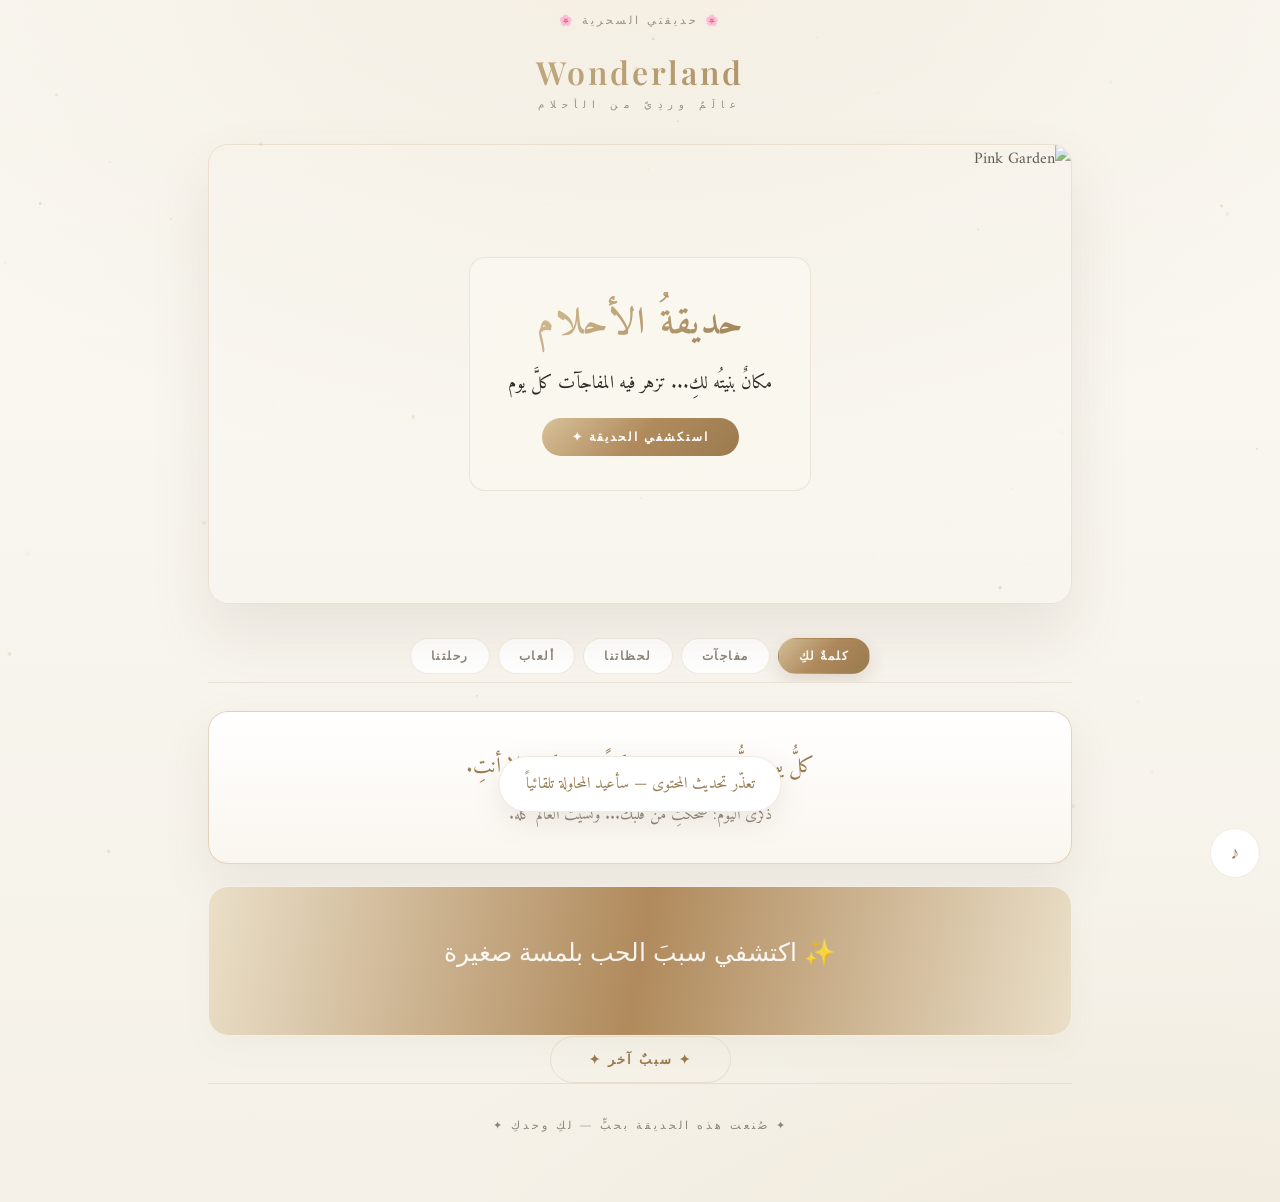
==== commit c228420e: "feat: draw fullscreen — draw directly on the screen" ====
--- a/index.html
+++ b/index.html
@@ -18,7 +18,7 @@
     <link rel="preconnect" href="https://fonts.gstatic.com" crossorigin>
     <link href="https://fonts.googleapis.com/css2?family=Amiri:wght@400;700&family=Aref+Ruqaa:wght@400;700&family=Playfair+Display:ital,wght@0,500;0,600;0,700;1,500&family=Montserrat:wght@300;400;500;600;700&display=swap" rel="stylesheet">
 
-    <link rel="stylesheet" href="styles.css?v=28">
+    <link rel="stylesheet" href="styles.css?v=29">
 </head>
 <body>
 
@@ -163,7 +163,10 @@
                 <div class="card" id="draw-card" style="text-align:center" data-sec="draw">
                     <span class="label">✦ ارسمي وخمّني ✦</span>
                     <p class="hint-line">ارسمي شيئًا يخطر ببالكِ — ثم خمّني ماذا رأيتُ أنا فيه</p>
-                    <canvas id="draw-canvas" width="340" height="280" style="width:100%;max-width:340px;touch-action:none;cursor:crosshair;border-radius:12px;display:block;margin:0 auto"></canvas>
+                    <div style="position:relative;max-width:340px;margin:0 auto">
+                        <canvas id="draw-canvas" width="340" height="280" style="width:100%;touch-action:none;cursor:crosshair;border-radius:12px;display:block"></canvas>
+                        <button class="mini-btn" id="draw-expand" style="position:absolute;top:8px;left:8px;padding:6px 10px;font-size:0.75rem;opacity:0.9">⛶ ملء الشاشة</button>
+                    </div>
                     <div class="draw-toolbar" style="display:flex;gap:8px;justify-content:center;align-items:center;flex-wrap:wrap;margin-top:12px">
                         <div class="draw-colors" style="display:flex;gap:6px;align-items:center">
                             <button class="draw-color active" data-color="#2f2a24" style="background:#2f2a24" aria-label="أسود دافئ"></button>
@@ -303,6 +306,6 @@
     <button id="install-btn">✦ Install App</button>
 
     <script src="https://cdn.jsdelivr.net/npm/@supabase/supabase-js@2"></script>
-    <script src="app.js?v=28" defer></script>
+    <script src="app.js?v=29" defer></script>
 </body>
 </html>
--- a/styles.css
+++ b/styles.css
@@ -421,6 +421,9 @@
         #draw-canvas { background: #fbf9f2; border: 1px solid var(--border); border-radius: 12px; }
         .draw-color { width: 26px; height: 26px; border-radius: 50%; border: 2px solid #fff; box-shadow: 0 0 0 1px var(--border); cursor: pointer; padding: 0; }
         .draw-color.active { box-shadow: 0 0 0 2px var(--primary); transform: scale(1.12); }
+        #draw-card.draw-fullscreen { position: fixed; inset: 0; z-index: 1250; background: var(--bg-soft); border-radius: 0; margin: 0; max-height: 100dvh; overflow-y: auto; padding: 18px 14px 28px; }
+        #draw-card.draw-fullscreen #draw-canvas { height: min(62vh, 560px); max-width: 96vw; width: 96vw; }
+        #draw-card.draw-fullscreen #draw-expand::after { content: ' ✕'; }
 
         .cake-stage { display: flex; flex-direction: column; align-items: center; padding: 8px 0 4px; }
         .candles-row { display: flex; justify-content: center; gap: 18px; margin-bottom: 2px; }
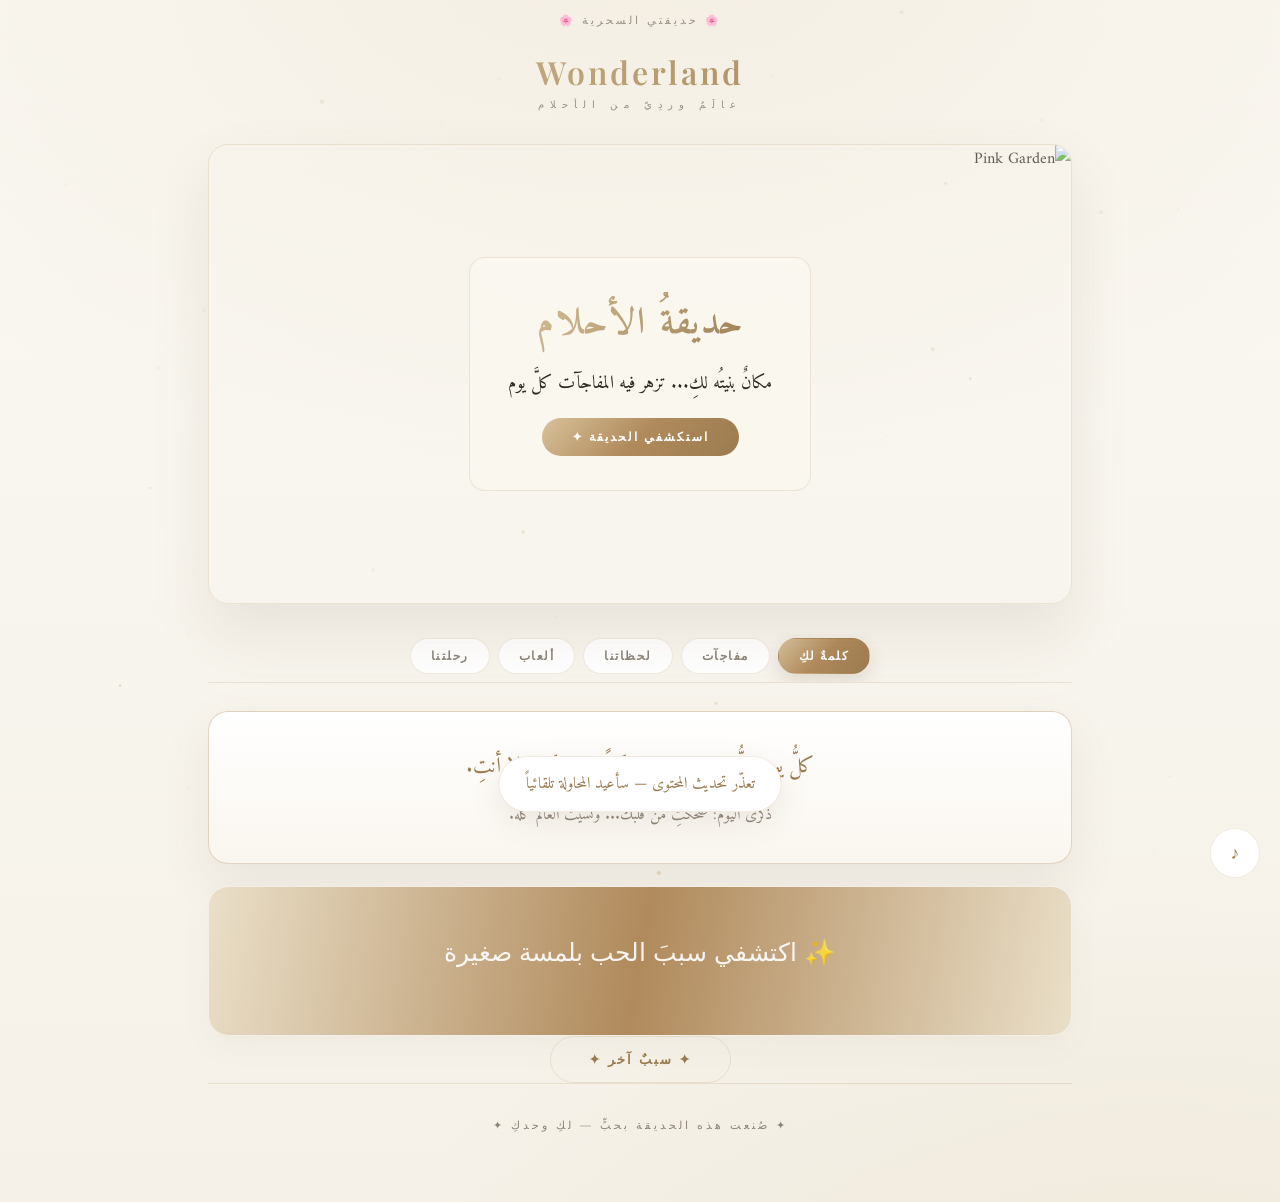
==== commit c5762ce3: "feat: bigger drawing board (560x420, 70vh fullscreen)" ====
--- a/index.html
+++ b/index.html
@@ -18,7 +18,7 @@
     <link rel="preconnect" href="https://fonts.gstatic.com" crossorigin>
     <link href="https://fonts.googleapis.com/css2?family=Amiri:wght@400;700&family=Aref+Ruqaa:wght@400;700&family=Playfair+Display:ital,wght@0,500;0,600;0,700;1,500&family=Montserrat:wght@300;400;500;600;700&display=swap" rel="stylesheet">
 
-    <link rel="stylesheet" href="styles.css?v=29">
+    <link rel="stylesheet" href="styles.css?v=30">
 </head>
 <body>
 
@@ -163,8 +163,8 @@
                 <div class="card" id="draw-card" style="text-align:center" data-sec="draw">
                     <span class="label">✦ ارسمي وخمّني ✦</span>
                     <p class="hint-line">ارسمي شيئًا يخطر ببالكِ — ثم خمّني ماذا رأيتُ أنا فيه</p>
-                    <div style="position:relative;max-width:340px;margin:0 auto">
-                        <canvas id="draw-canvas" width="340" height="280" style="width:100%;touch-action:none;cursor:crosshair;border-radius:12px;display:block"></canvas>
+                    <div style="position:relative;max-width:560px;margin:0 auto">
+                        <canvas id="draw-canvas" width="560" height="420" style="width:100%;height:420px;touch-action:none;cursor:crosshair;border-radius:12px;display:block"></canvas>
                         <button class="mini-btn" id="draw-expand" style="position:absolute;top:8px;left:8px;padding:6px 10px;font-size:0.75rem;opacity:0.9">⛶ ملء الشاشة</button>
                     </div>
                     <div class="draw-toolbar" style="display:flex;gap:8px;justify-content:center;align-items:center;flex-wrap:wrap;margin-top:12px">
@@ -306,6 +306,6 @@
     <button id="install-btn">✦ Install App</button>
 
     <script src="https://cdn.jsdelivr.net/npm/@supabase/supabase-js@2"></script>
-    <script src="app.js?v=29" defer></script>
+    <script src="app.js?v=30" defer></script>
 </body>
 </html>
--- a/styles.css
+++ b/styles.css
@@ -422,7 +422,8 @@
         .draw-color { width: 26px; height: 26px; border-radius: 50%; border: 2px solid #fff; box-shadow: 0 0 0 1px var(--border); cursor: pointer; padding: 0; }
         .draw-color.active { box-shadow: 0 0 0 2px var(--primary); transform: scale(1.12); }
         #draw-card.draw-fullscreen { position: fixed; inset: 0; z-index: 1250; background: var(--bg-soft); border-radius: 0; margin: 0; max-height: 100dvh; overflow-y: auto; padding: 18px 14px 28px; }
-        #draw-card.draw-fullscreen #draw-canvas { height: min(62vh, 560px); max-width: 96vw; width: 96vw; }
+        #draw-card.draw-fullscreen #draw-canvas { height: min(70vh, 640px); max-width: 96vw; width: 96vw; }
+        @media (min-width: 700px){ #draw-canvas{ height: 460px !important; } }
         #draw-card.draw-fullscreen #draw-expand::after { content: ' ✕'; }
 
         .cake-stage { display: flex; flex-direction: column; align-items: center; padding: 8px 0 4px; }
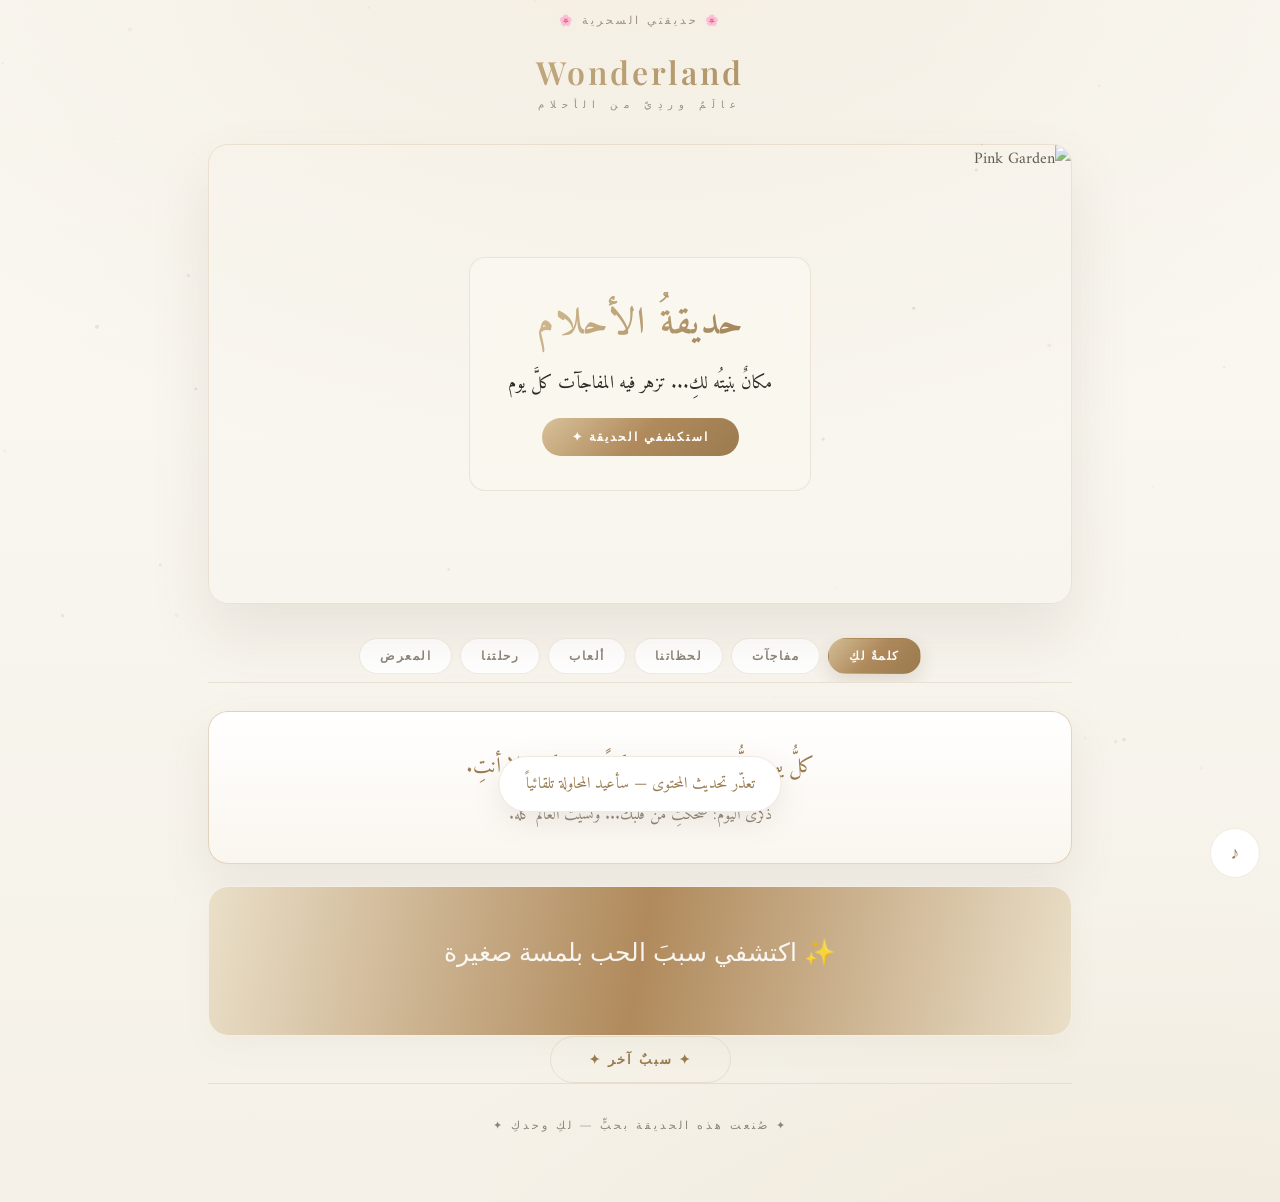
==== commit 97d60c85: "feat: art gallery tab with admin uploads and fullscreen lightbox" ====
--- a/index.html
+++ b/index.html
@@ -18,7 +18,7 @@
     <link rel="preconnect" href="https://fonts.gstatic.com" crossorigin>
     <link href="https://fonts.googleapis.com/css2?family=Amiri:wght@400;700&family=Aref+Ruqaa:wght@400;700&family=Playfair+Display:ital,wght@0,500;0,600;0,700;1,500&family=Montserrat:wght@300;400;500;600;700&display=swap" rel="stylesheet">
 
-    <link rel="stylesheet" href="styles.css?v=30">
+    <link rel="stylesheet" href="styles.css?v=31">
 </head>
 <body>
 
@@ -49,6 +49,7 @@
             <button class="tab-btn" data-tab="moments" role="tab" aria-selected="false">لحظاتنا</button>
             <button class="tab-btn" data-tab="games" role="tab" aria-selected="false">ألعاب</button>
             <button class="tab-btn" data-tab="journey" role="tab" aria-selected="false">رحلتنا</button>
+            <button class="tab-btn" data-tab="gallery" role="tab" aria-selected="false">المعرض</button>
         </nav>
 
         <div class="tab-panels" id="tab-panels">
@@ -235,6 +236,17 @@
                 </div>
             </section>
 
+            <!-- TAB: GALLERY -->
+            <section class="tab-panel" id="panel-gallery" data-panel="gallery" role="tabpanel">
+                <div class="card card-focal" style="padding-bottom:22px" data-sec="gallery" id="gallery-card">
+                    <span class="label">🖼️ معرض</span>
+                    <p style="color:var(--text-sub);font-size:0.95rem;margin-bottom:18px">لوحات اخترتُها لكِ… المسِي أي عملٍ لترينه بحجمه الكامل ✨</p>
+                    <div id="gallery-feature" style="display:none"></div>
+                    <div id="gallery-grid"></div>
+                    <div class="empty-note" id="gallery-empty">🎨 المعرض يُجهَّز الآن… عودي قريبًا يا حبيبتي</div>
+                </div>
+            </section>
+
         </div>
 
         <footer class="site-footer">✦ صُنعت هذه الحديقة بحبٍّ — لكِ وحدكِ ✦</footer>
@@ -301,11 +313,17 @@
     </div>
 
     <div id="toast"></div>
-    <div id="reward-fullscreen"><img id="reward-fs-img" alt="" draggable="false"></div>
+    <div id="reward-fullscreen"><img id="reward-fs-img" alt="" draggable="false">
+        <div id="reward-fs-cap" style="display:none"></div>
+        <div id="reward-fs-count" style="display:none"></div>
+        <button id="reward-fs-prev" style="display:none" aria-label="السابق">‹</button>
+        <button id="reward-fs-next" style="display:none" aria-label="التالي">›</button>
+        <button id="reward-fs-close" style="display:none" aria-label="إغلاق">✕</button>
+    </div>
     <button class="music-btn" id="music-btn" title="الموسيقى">♪</button>
     <button id="install-btn">✦ Install App</button>
 
     <script src="https://cdn.jsdelivr.net/npm/@supabase/supabase-js@2"></script>
-    <script src="app.js?v=30" defer></script>
+    <script src="app.js?v=31" defer></script>
 </body>
 </html>
--- a/styles.css
+++ b/styles.css
@@ -109,6 +109,36 @@
         .tab-panel { display: none; }
         .tab-panel.active { display: block; animation: tabFade 0.35s ease; }
         @keyframes tabFade { from { opacity: 0; transform: translateY(8px); } to { opacity: 1; transform: none; } }
+
+        /* ART GALLERY */
+        #gallery-feature { margin-bottom: 16px; }
+        #gallery-feature .gallery-frame { position: relative; cursor: zoom-in; }
+        #gallery-feature img { width: 100%; aspect-ratio: 16/10; object-fit: cover; border-radius: 16px;
+            border: 1px solid var(--border); display: block;
+            box-shadow: 0 20px 50px rgba(120,100,70,0.14); }
+        .gallery-cap { margin-top: 10px; }
+        .gallery-cap .g-t { font-family: 'Aref Ruqaa', serif; font-size: 1.4rem; color: var(--accent); }
+        .gallery-cap .g-c { font-size: 0.95rem; color: var(--text-sub); line-height: 1.9; margin-top: 2px; }
+        #gallery-grid { display: grid; grid-template-columns: repeat(auto-fill, minmax(140px, 1fr)); gap: 12px; }
+        .g-item { background: #fff; border: 1px solid var(--border); border-radius: 14px; padding: 8px;
+            cursor: zoom-in; transition: transform 0.25s ease, box-shadow 0.25s ease; }
+        .g-item:hover { transform: translateY(-4px); box-shadow: 0 14px 30px rgba(120,100,70,0.16); }
+        .g-item img { width: 100%; aspect-ratio: 1; object-fit: cover; border-radius: 9px; display: block;
+            border: 1px solid var(--border); background: #fbf9f2; }
+        .g-item .g-t { font-family: 'Aref Ruqaa', serif; font-size: 1.05rem; color: var(--accent); margin-top: 6px; }
+        #reward-fullscreen.nav-on { flex-direction: column; gap: 10px; padding: 20px; pointer-events: auto; }
+        #reward-fullscreen.nav-on img { max-height: 72vh; }
+        #reward-fs-cap { color: var(--text-main); font-size: 1.1rem; line-height: 2; text-align: center;
+            max-width: min(560px, 92vw); }
+        #reward-fs-cap .g-t { font-family: 'Aref Ruqaa', serif; font-size: 1.5rem; color: var(--accent); display: block; }
+        #reward-fs-count { font-family: 'Montserrat', sans-serif; font-size: 0.72rem; letter-spacing: 2px; color: var(--text-sub); }
+        #reward-fs-prev, #reward-fs-next { position: absolute; top: 50%; transform: translateY(-50%);
+            width: 44px; height: 44px; border-radius: 50%; border: 1px solid var(--border);
+            background: #fff; color: var(--accent); font-size: 1.4rem; cursor: pointer; line-height: 1; }
+        #reward-fs-prev { left: 12px; } #reward-fs-next { right: 12px; }
+        #reward-fs-close { position: absolute; top: 14px; right: 14px; width: 38px; height: 38px;
+            border-radius: 50%; border: 1px solid var(--border); background: #fff;
+            color: var(--accent); font-size: 1rem; cursor: pointer; }
 
         .hero {
             border-radius: 20px; overflow: hidden; position: relative; height: 460px;
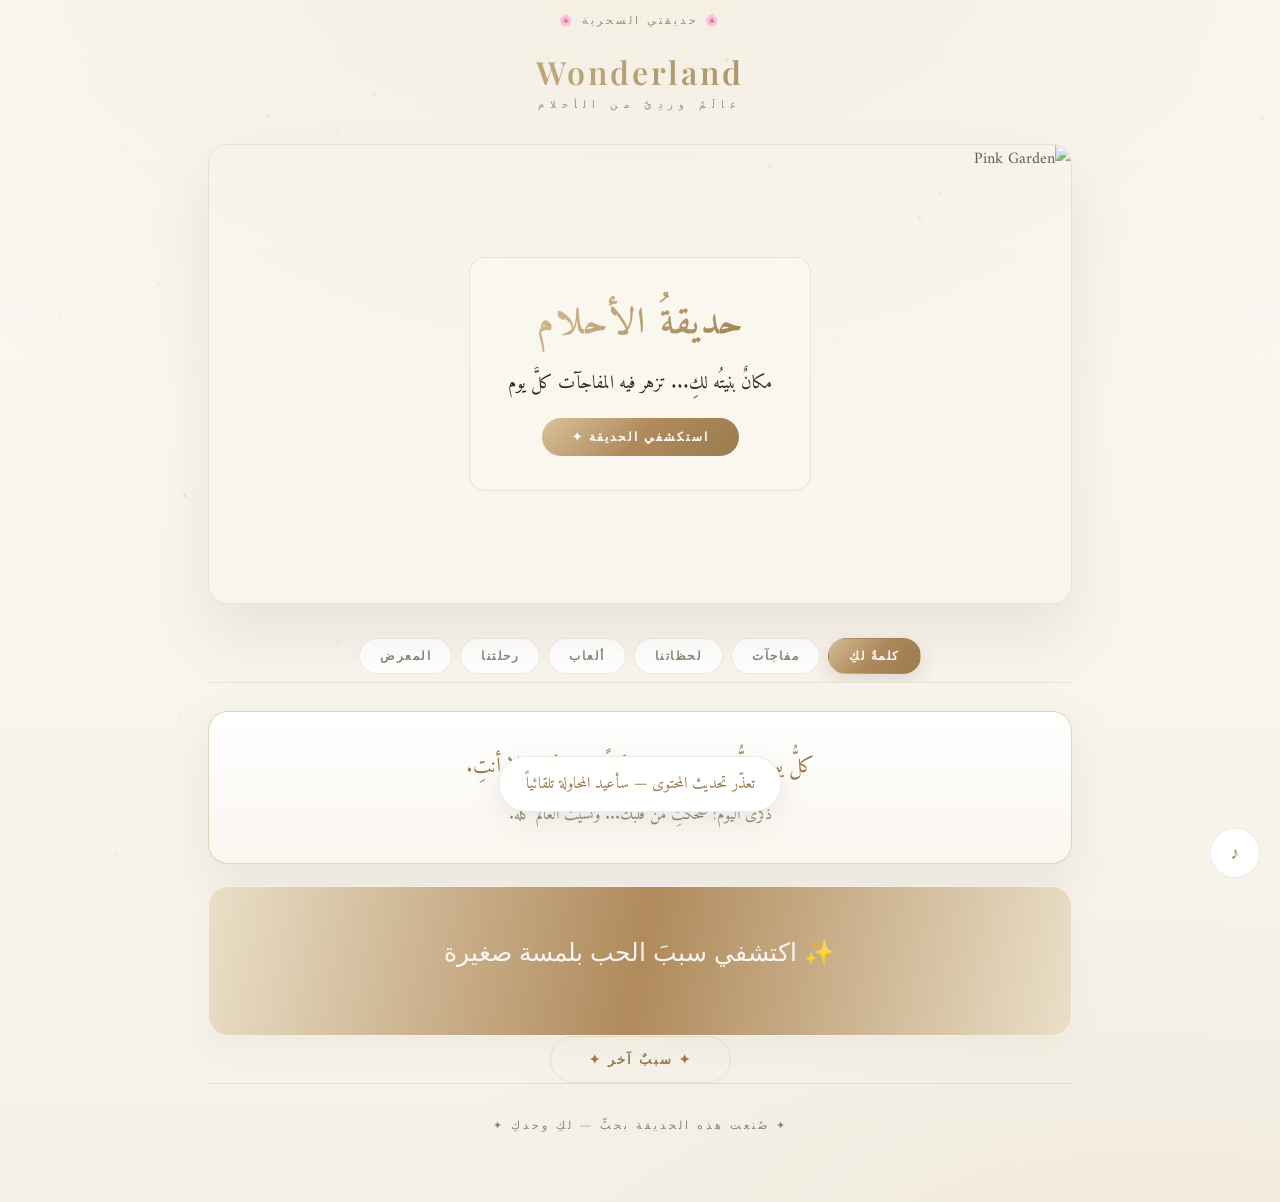
==== commit 79dfeeed: "feat: missing-letters word game with admin word list" ====
--- a/index.html
+++ b/index.html
@@ -18,7 +18,7 @@
     <link rel="preconnect" href="https://fonts.gstatic.com" crossorigin>
     <link href="https://fonts.googleapis.com/css2?family=Amiri:wght@400;700&family=Aref+Ruqaa:wght@400;700&family=Playfair+Display:ital,wght@0,500;0,600;0,700;1,500&family=Montserrat:wght@300;400;500;600;700&display=swap" rel="stylesheet">
 
-    <link rel="stylesheet" href="styles.css?v=31">
+    <link rel="stylesheet" href="styles.css?v=32">
 </head>
 <body>
 
@@ -186,6 +186,15 @@
                     </div>
                     <p id="draw-guess-text" style="margin-top:12px;min-height:1.4em;color:var(--accent);font-size:1rem;line-height:1.9"></p>
                     <p class="rec-status" id="draw-status"></p>
+                </div>
+
+                <div class="card" id="words-card" style="text-align:center" data-sec="words">
+                    <span class="label">✦ أكملي الكلمة ✦</span>
+                    <p class="hint-line" id="words-hint">المسي حرفًا ليملأ أول فراغ — والمسِ الحرف المملوء لمسحه</p>
+                    <div class="word-slots" id="word-slots"></div>
+                    <div class="word-opts" id="word-opts"></div>
+                    <p id="words-msg" style="margin-top:12px;min-height:1.4em;color:var(--accent);font-size:1rem;line-height:1.9"></p>
+                    <button class="btn btn-ghost" id="words-next">✦ كلمة جديدة ✦</button>
                 </div>
             </section>
 
@@ -324,6 +333,6 @@
     <button id="install-btn">✦ Install App</button>
 
     <script src="https://cdn.jsdelivr.net/npm/@supabase/supabase-js@2"></script>
-    <script src="app.js?v=31" defer></script>
+    <script src="app.js?v=32" defer></script>
 </body>
 </html>
--- a/styles.css
+++ b/styles.css
@@ -448,6 +448,22 @@
 
         #stars-canvas { height: 300px; display: block; margin: 0 auto; touch-action: none; }
 
+        .word-slots { display: flex; gap: 8px; justify-content: center; flex-wrap: wrap; margin: 6px 0 14px; }
+        .word-slot { width: 46px; height: 56px; border-radius: 12px; display: flex; align-items: center; justify-content: center;
+            font-size: 1.6rem; font-family: 'Amiri', serif; border: 1px solid var(--border); background: #fbf9f2;
+            color: var(--text-main); cursor: default; user-select: none; }
+        .word-slot.given { background: #fff; color: var(--accent); font-weight: 700; }
+        .word-slot.filled { background: #fff; border-color: var(--primary); cursor: pointer; }
+        .word-slot.wrong { border-color: #b6493e; color: #b6493e; animation: wordshake 0.3s ease; }
+        .word-slot.right { border-color: #7a9e8a; }
+        @keyframes wordshake { 25% { transform: translateX(-4px); } 75% { transform: translateX(4px); } }
+        .word-opts { display: flex; gap: 8px; justify-content: center; flex-wrap: wrap; }
+        .word-opt { min-width: 46px; height: 46px; padding: 0 12px; border-radius: 12px; border: 1px solid var(--border);
+            background: linear-gradient(160deg, #e4d6bd, #b08a5c); color: #fff; font-size: 1.4rem;
+            font-family: 'Amiri', serif; cursor: pointer; transition: transform 0.15s ease, opacity 0.2s ease; }
+        .word-opt:hover { transform: scale(1.06); }
+        .word-opt.used { opacity: 0.25; pointer-events: none; }
+
         #draw-canvas { background: #fbf9f2; border: 1px solid var(--border); border-radius: 12px; }
         .draw-color { width: 26px; height: 26px; border-radius: 50%; border: 2px solid #fff; box-shadow: 0 0 0 1px var(--border); cursor: pointer; padding: 0; }
         .draw-color.active { box-shadow: 0 0 0 2px var(--primary); transform: scale(1.12); }
